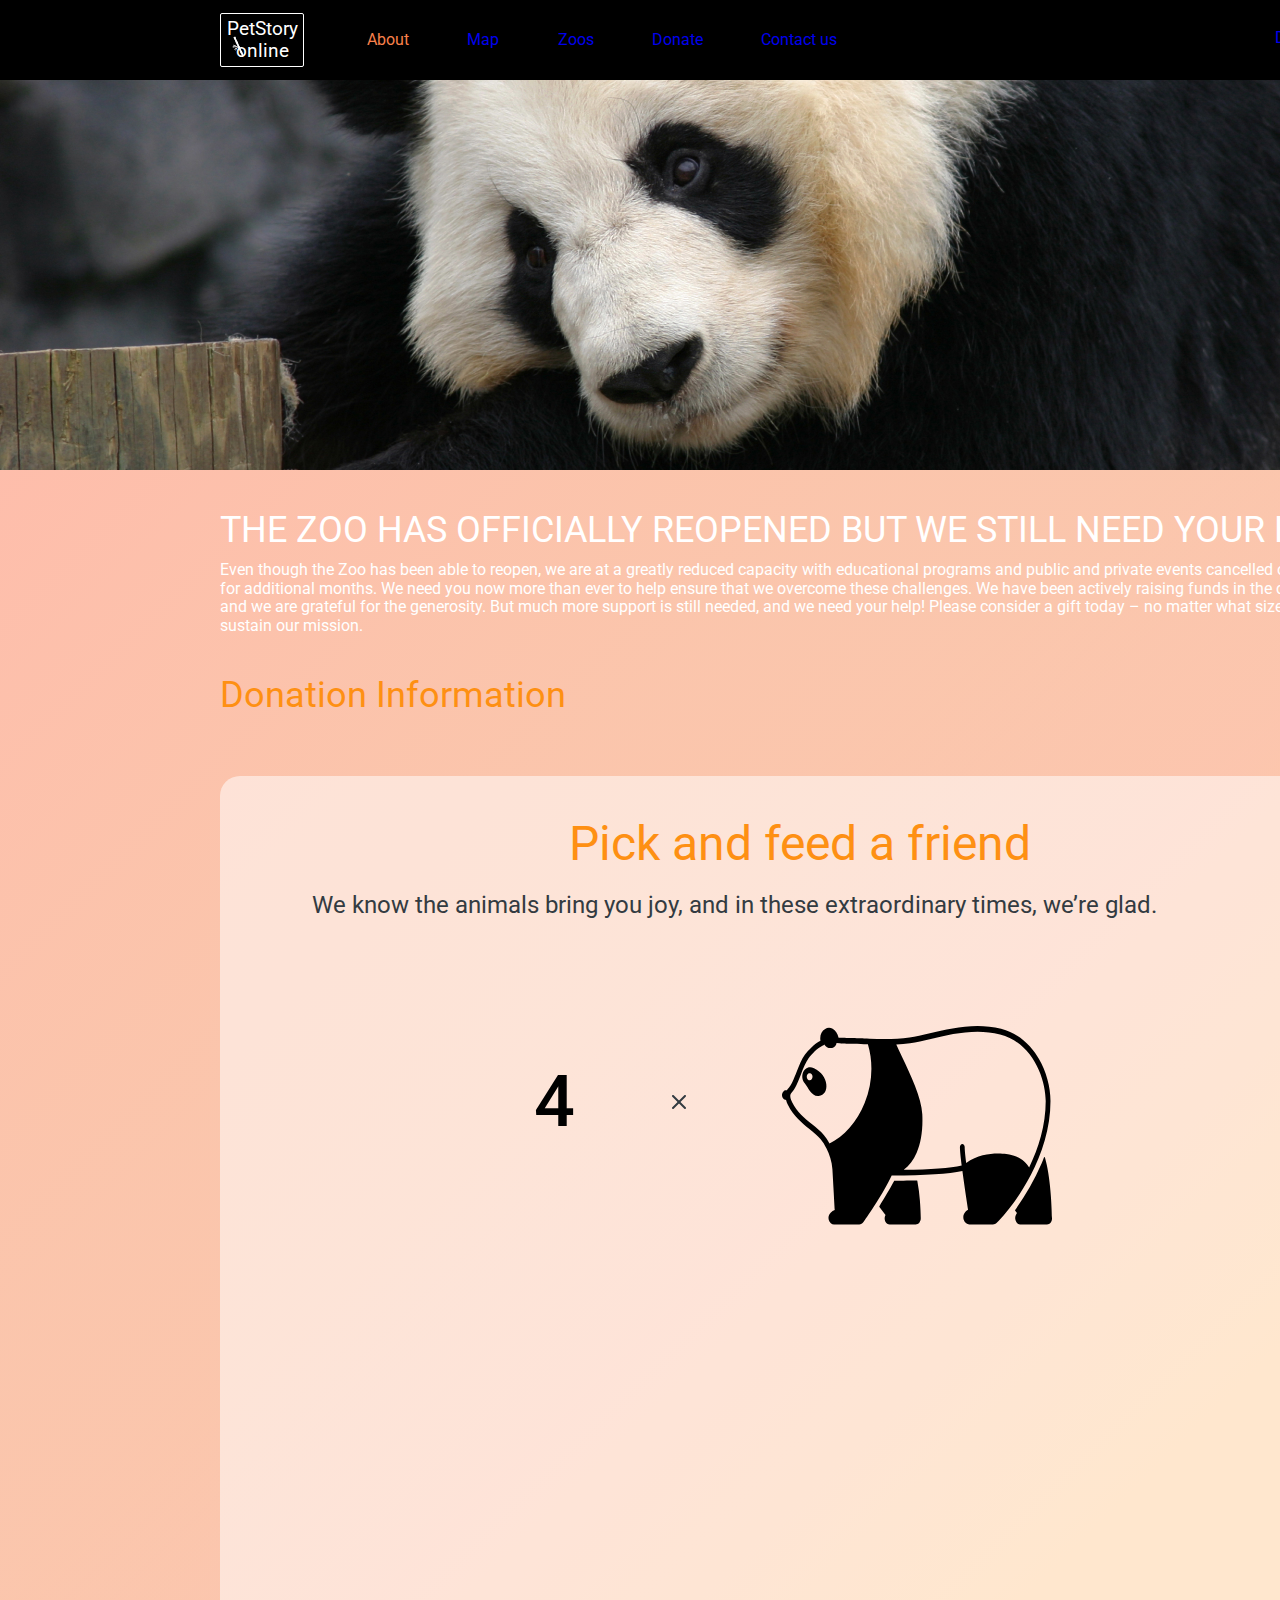
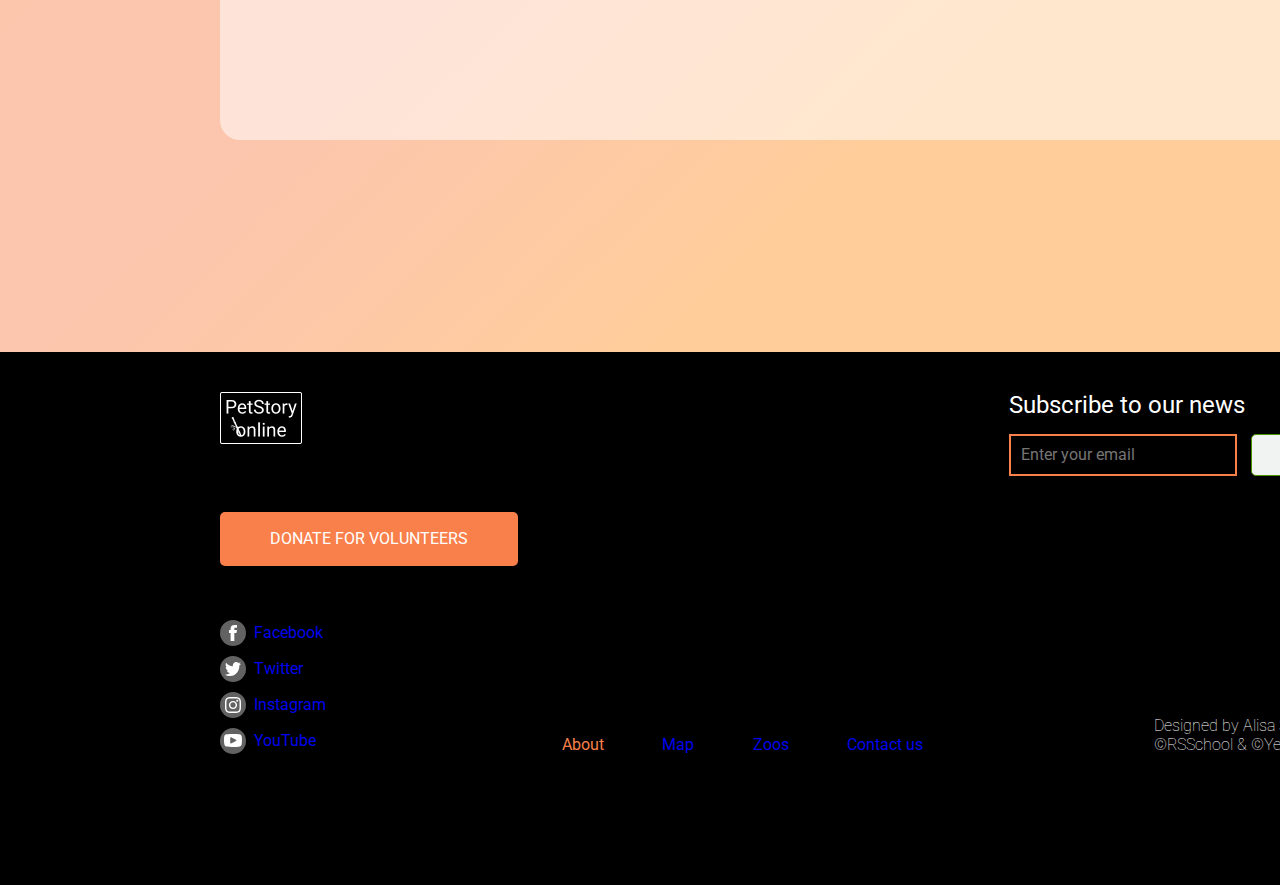
==== pages/donate/index.html @ bc4dd55f "feat: add main block and fix social icons" ====
<!DOCTYPE html>
<html lang="en">
<head>
    <meta charset="UTF-8">
    <meta http-equiv="X-UA-Compatible" content="IE=edge">
    <meta name="viewport" content="width=device-width, initial-scale=1.0">
    <title>Donate</title>
    <link rel="stylesheet" href="style.css">
    <link rel="stylesheet" href="../../assets/styles/normalize.css">
</head>
<body>

    <header>
        <a href="#"><div class="logo">
            <h1>PetStory online</h1> 
            <img class="bamboo-icon" src="../../assets/icons/bamboo.svg" alt="logo with bamboo">
        </div></a>
        <nav class="nav-header">
            <ul class="header-nav-list">
                <li class="highlighted"><a href="../main/index.html" >About</a></li>
                <li><a href="#">Map</a></li>
                <li><a href="#">Zoos</a></li>
                <li><a href="#">Donate</a></li>
                <li><a href="#">Contact us</a></li>
            </ul>
        </nav>
        <a href="https://www.figma.com/file/jfEFwkXVj1WRq7sUHDr8os/PetStory-online"><div class="copyright">Designed by ©</div></a>
    </header>

    <div>
        <img class="panda-panel" src="../../assets/images/panda_bg.jpg" alt="panda">
    </div>

    <main>
        <h2 class="title">THE ZOO HAS OFFICIALLY REOPENED BUT WE STILL NEED YOUR HELP!</h2>
        <p class="description-small">Even though the Zoo has been able to reopen, we are at a greatly reduced capacity with educational programs and public and private events cancelled or postponed for additional months. We need you now more than ever to help ensure that we overcome these challenges. We have been actively raising funds in the community, and we are grateful for the generosity.  But much more support is still needed, and we need your help! Please consider a gift today – no matter what size – to help us sustain our mission.</p>
        <h2 class="title-donation">Donation Information</h2>

        <div class="central-container">
            <h2 class="pick-and-feed-title">Pick and feed a friend</h2>
            <p class="pick-and-feed-subtitle">We know the animals bring you joy, and in these extraordinary times, we’re glad.</p>

            <div class="number-and-animal">
                <div class="number-of-food-days">4</div>
                <div><img src="../../assets/icons/x_icon.svg" alt="X icon"></div>
                <div><img src="../../assets/icons/donation-panda-icon.svg" alt="panda-icon"></div>
            </div>
        </div>
    </main>


    <footer>
        <div class="footer-upper-part">
            <div class="logo-and-button">
                <img class="logo-footer" src="../../assets/images/logo_footer.png" alt="pet story logo">
                <button class="rectangular-button">DONATE FOR VOLUNTEERS</button>
            </div>
            <div class="subscribe-block">
                <div class="subscribe-subtitle">Subscribe to our news</div>
                <div>
                    <input class="subscribe-input" type="email" placeholder="Enter your email">
                    <button class="subscribe-button">Submit</button>
                </div>
            </div>
        </div>

        <div class="footer-lower-part">
            <div class="socials">
                <div class="socials-icon-name-container">
                    <a class="socials-link-container" href="https://www.facebook.com/"><img class="social-icon" src="../../assets/icons/fb-icon.svg" alt="facebook icon">
                    <div class="social-name">Facebook</div></a>
                </div>
                <div class="socials-icon-name-container">
                    <a class="socials-link-container" href="https://twitter.com/"><img class="social-icon" src="../../assets/icons/twitter-icon.svg" alt="twitter icon">
                    <div class="social-name">Twitter</div></a>
                </div>
                <div class="socials-icon-name-container">
                    <a class="socials-link-container" href="https://www.instagram.com/"><img class="social-icon" src="../../assets/icons/instagram-icon.svg" alt="instagram icon">
                    <p class="social-name">Instagram</p></a>
                </div>
                <div class="socials-icon-name-container">
                    <a class="socials-link-container" href="https://www.youtube.com/"><img class="social-icon" src="../../assets/icons/youtube-icon.svg" alt="youtube icon">
                    <p class="social-name">YouTube</p></a>
                </div>
            </div>
            <div class="footer-navigation">
                <nav class="nav-footer">
                    <ul class="footer-nav-list">
                        <li class="highlighted"><a href="../main/index.html">About</a></li>
                        <li><a href="#">Map</a></li>
                        <li><a href="#">Zoos</a></li>
                        <li><a href="#">Contact us</a></li>
                    </ul>
                </nav>
            </div>
            <div class="designed-by">
                <p>Designed by Alisa Samborskaya</p>
                <p>©RSSchool & ©Yem Digital 2021</p>
            </div>
        </div>
    </footer>


    <script src="script.js"></script>
</body>
</html>
---- pages/donate/style.css ----
@import url('https://fonts.googleapis.com/css2?family=Roboto:wght@100;300;400;500&display=swap');

body {
    width: 1600px;
    font-family: Roboto;
}
h1,h2,h3,h4,p {
    margin: 0;
}

img {
    display: block;
}

a {
    text-decoration: none;
}
a:hover {
    text-decoration: none;
}
a:visited {
    text-decoration: none;
    color: white;
}
a:active {
    text-decoration: none;
    color:#F9804B;
}


.highlighted > a{
    color: #F9804B;
}

ul {
    display: block;
    list-style-type: none;
    margin-block-start: 0;
    margin-block-end: 0;
    margin-inline-start: 0px;
    margin-inline-end: 0px;
    padding-inline-start: 0;
}


header {
    background-color: black;
    padding: 0 220px;
    display: flex;
    justify-content: space-between;
    align-items: center;
    color: white;
    height: 80px;

}

.logo {
    width: 82px;
    height: 52px;
    border-radius: 2px;
    border: 1px solid white;
    color: white;
    display: flex;
    align-items: center;
    text-align: center;
    position: relative;
}
.logo > h1 {
    font-weight: 400;
    font-size: 19px;
}

.bamboo-icon {
    position: absolute;
    left: 11px;
    top: 22px;
}

.nav-header {
    margin-left: 63px;
    color: white;
    width: 100%;
}

.header-nav-list {
    display: flex;
    justify-content: space-between;
}

.copyright {
    margin-left: 438px;
    width: 105px;
    height: 22px;
}

.panda-panel {
    height: 390px;
    width: 1600px;
}

main {
    height: 1482px;
    background: linear-gradient(315.75deg, rgba(254, 210, 144, 0.7) 30.06%, #FEBDAB 100.95%, rgba(254, 210, 144, 0.7) 106.36%), linear-gradient(315.75deg, rgba(254, 189, 171, 0.74) 30.06%, rgba(243, 169, 248, 0.66) 50.74%, #E0D8F0 80.49%, #EAF7FE 127.9%, #EAF7FE 149.54%), linear-gradient(315.75deg, rgba(254, 189, 171, 0.74) 30.06%, rgba(243, 169, 248, 0.66) 50.74%, #E0D8F0 80.49%, #EAF7FE 127.9%, #EAF7FE 149.54%);;
    padding: 40px 220px 180px 220px;
    box-sizing: border-box;
}

.title {
    color: white;
    font-size: 36px;
    font-weight: 400;
    margin-bottom: 10px;
}

.description-small {
    color: white;
    font-size: 16px;
    margin-bottom: 40px;
}

.title-donation {
    color: #FE9013;
    font-size: 36px;
    font-weight: 400;
    margin-bottom: 60px;
}


.central-container {
    width: 1160px;
    height: 964px;
    padding: 40px 92px 62px;
    background: rgba(255, 255, 255, 0.52);
    border-radius: 20px;
    box-sizing: border-box;
}

.pick-and-feed-title {
    font-size: 48px;
    color: #FE9013;
    font-weight: 400;
    width: fit-content;
    margin: 0 auto 20px;
}

.pick-and-feed-subtitle {
    color: #333B41;
    font-size: 24px;
    font-weight: 400;
    margin-bottom: 60px;
}

.number-and-animal {
    width: 532px;
    height: 246px;
    display: flex;
    justify-content: space-between;
    align-items: center;
    margin: 0 auto;
}

.number-of-food-days {
    font-size: 72px;
    font-weight: 500;
}


.rectangular-button {
    width: 298px;
    height: 54px;
    border-radius: 5px;
    border: none;
    background-color: #F9804B;
    color: white;
    font-size: 16px;
}
.rectangular-button:hover {
    background-color: #E47209;
}
.rectangular-button:active {
    background-color: #4B9200;
}


.footer-nav-list {
    display: flex;
    justify-content: space-between;
}


footer {
    height: 443px;
    padding: 40px 220px 50px 220px;
    background-color: black;
}

.footer-upper-part {
    display: flex;
    justify-content: space-between;
    margin-bottom: 44px;
}

.logo-and-button {
    display: flex;
    flex-direction: column;
}

.subscribe-subtitle {
    color: white;
    font-size: 24px;
    margin-bottom: 14px;
}

.subscribe-input {
    width: 228px;
    height: 42px;
    background-color: black;
    border: 2px solid #F9804B;
    margin-right: 10px;
    font-size: 16px;
    padding: 10px;
    box-sizing: border-box;
}

.subscribe-button {
    width: 129px;
    height: 42px;
    color: #4B9200;
    font-size: 16px;
    border-radius: 5px;
    border: 1px solid #4B9200;
    background-color: #F1F3F2;
}

.footer-lower-part {
    display: flex;
    justify-content: space-between;
    align-items: flex-end;
}

.socials {
    display: flex;
    flex-direction: column;
}
.social-icon {
    width: 26px;
    height: 26px;
    display: inline;
}

.socials-icon-name-container {
    display: flex;
    width: 111px;
    color: white;
    font-size: 16px;
    margin-top: 10px;
    align-items: center;
}
.socials-link-container {
    display: flex;
    align-items: center;
}

.social-icon {
    display: inline;
}

.social-name {
    display: inline;
    margin-left: 8px;
}

.nav-footer {
    width: 362px;
    color:white;
}

.designed-by {
    color: white;
    font-weight: 100;
    font-size: 16px;
}

.logo-footer {
    width: 82px;
    height: 52px;
    margin-bottom: 68px;
}
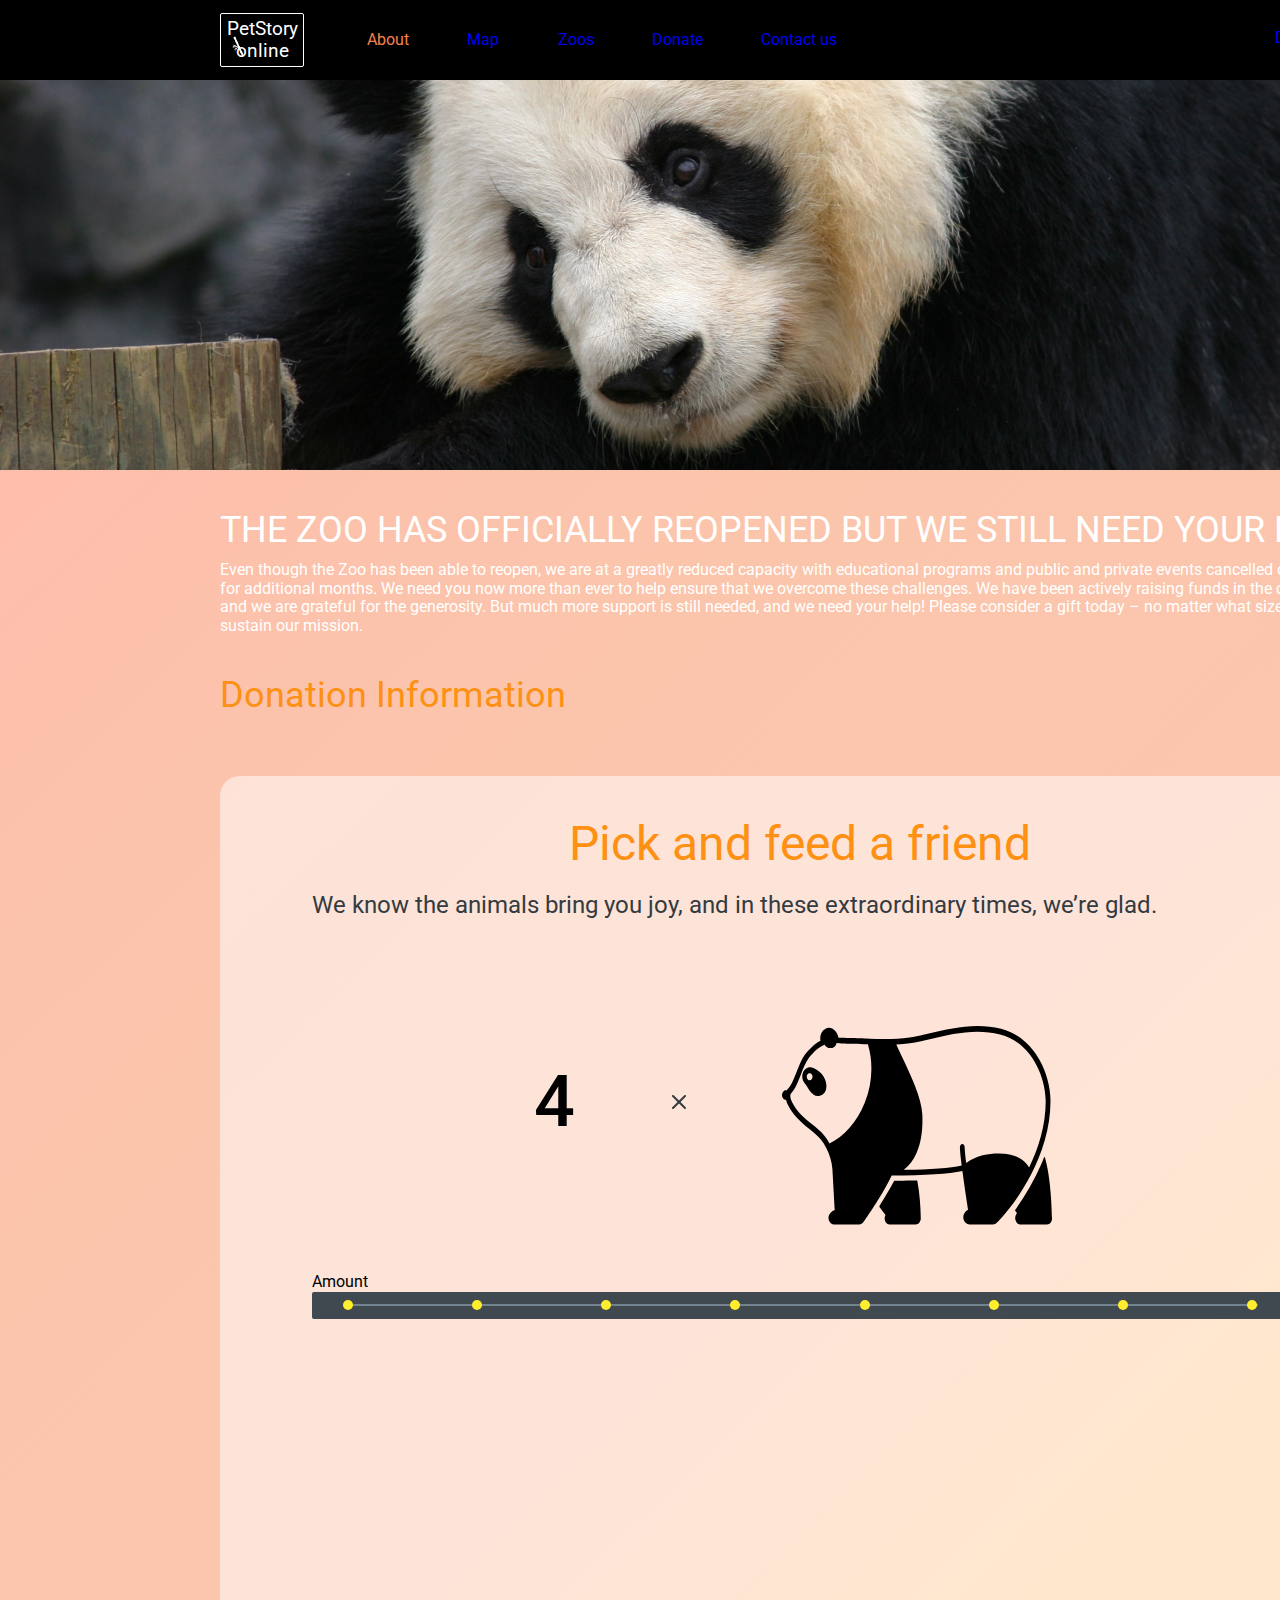
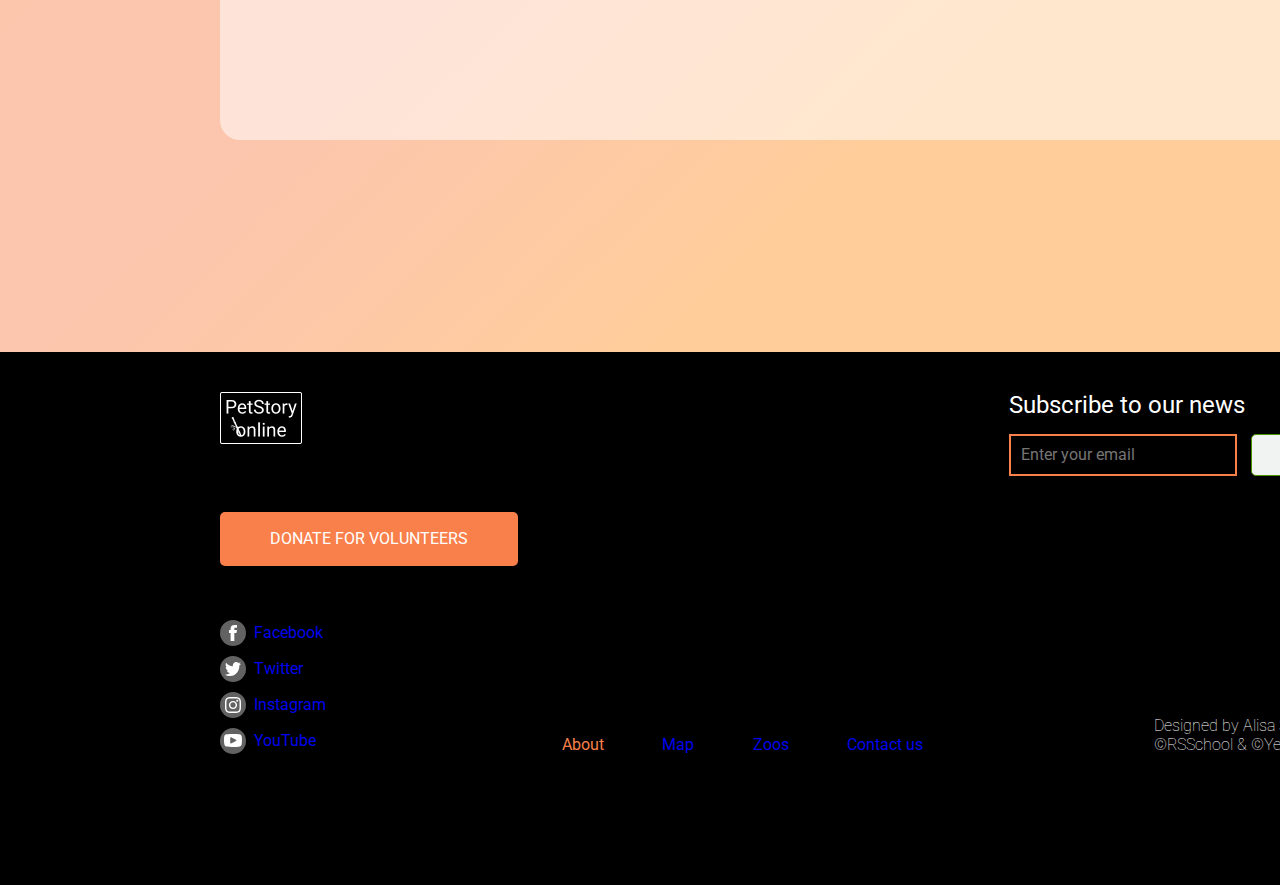
==== commit 677470b6: "feat: payment bar add" ====
--- a/pages/donate/index.html
+++ b/pages/donate/index.html
@@ -44,6 +44,20 @@
                 <div class="number-of-food-days">4</div>
                 <div><img src="../../assets/icons/x_icon.svg" alt="X icon"></div>
                 <div><img src="../../assets/icons/donation-panda-icon.svg" alt="panda-icon"></div>
+            </div>
+
+            <p>Amount</p>
+            <div class="amount-bar">
+                <div class="amount-bar-inner">
+                    <div class="yellow-dot"></div>
+                    <div class="yellow-dot"></div>
+                    <div class="yellow-dot"></div>
+                    <div class="yellow-dot"></div>
+                    <div class="yellow-dot"></div>
+                    <div class="yellow-dot"></div>
+                    <div class="yellow-dot"></div>
+                    <div class="yellow-dot"></div>
+                </div>
             </div>
         </div>
     </main>
--- a/pages/donate/style.css
+++ b/pages/donate/style.css
@@ -156,13 +156,42 @@
     display: flex;
     justify-content: space-between;
     align-items: center;
-    margin: 0 auto;
+    margin: 0 auto 48px;
 }
 
 .number-of-food-days {
     font-size: 72px;
     font-weight: 500;
 }
+
+.amount-bar {
+    width: 976px;
+    height: 27px;
+    background-color: #404950;
+    border-radius: 2px;
+    display: flex;
+    justify-content: center;
+    align-items: center;
+}
+
+.amount-bar-inner {
+    width: 915px;
+    height: 2px;
+    background-color: #72828E;
+    overflow: visible;
+    display: flex;
+    justify-content: space-between;
+    align-items: center;
+
+}
+
+.yellow-dot {
+    background-color: #FFEE2E;
+    border-radius: 50%;
+    width: 10px;
+    height: 10px;
+}
+
 
 
 .rectangular-button {
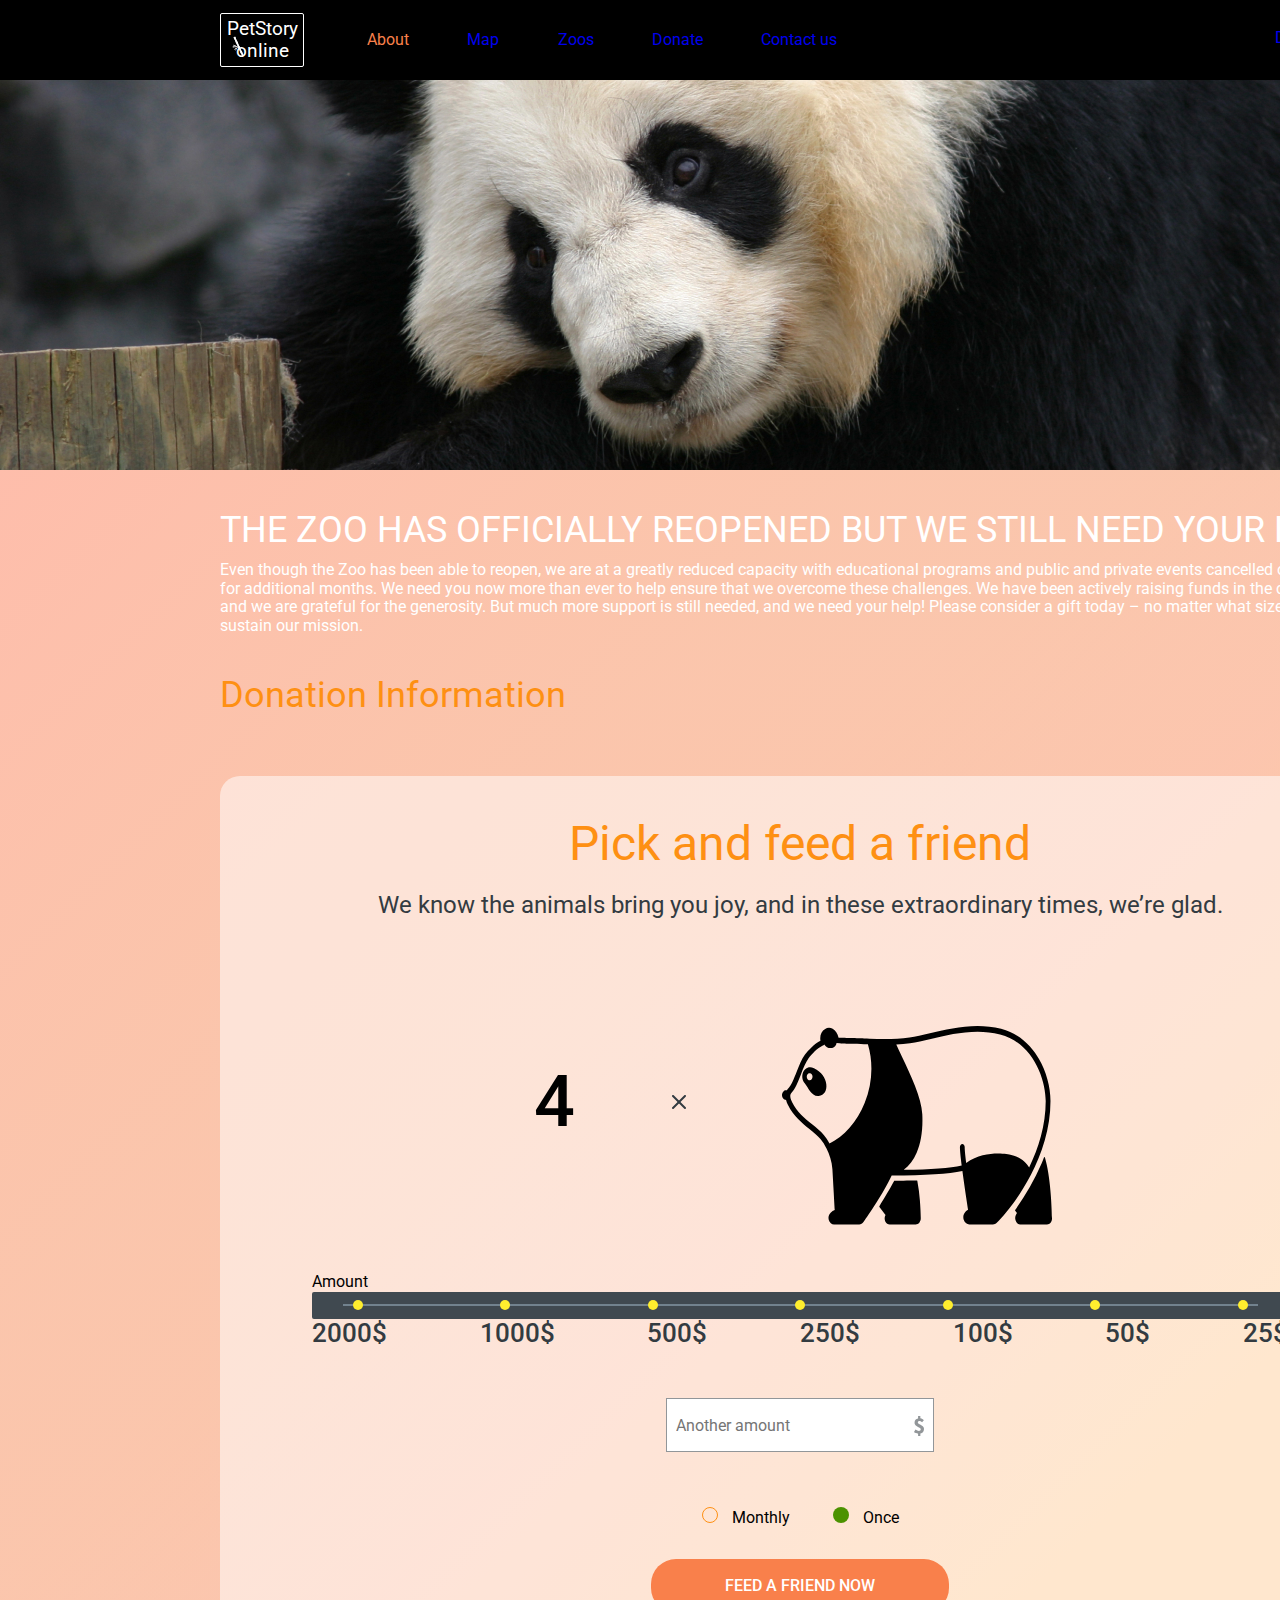
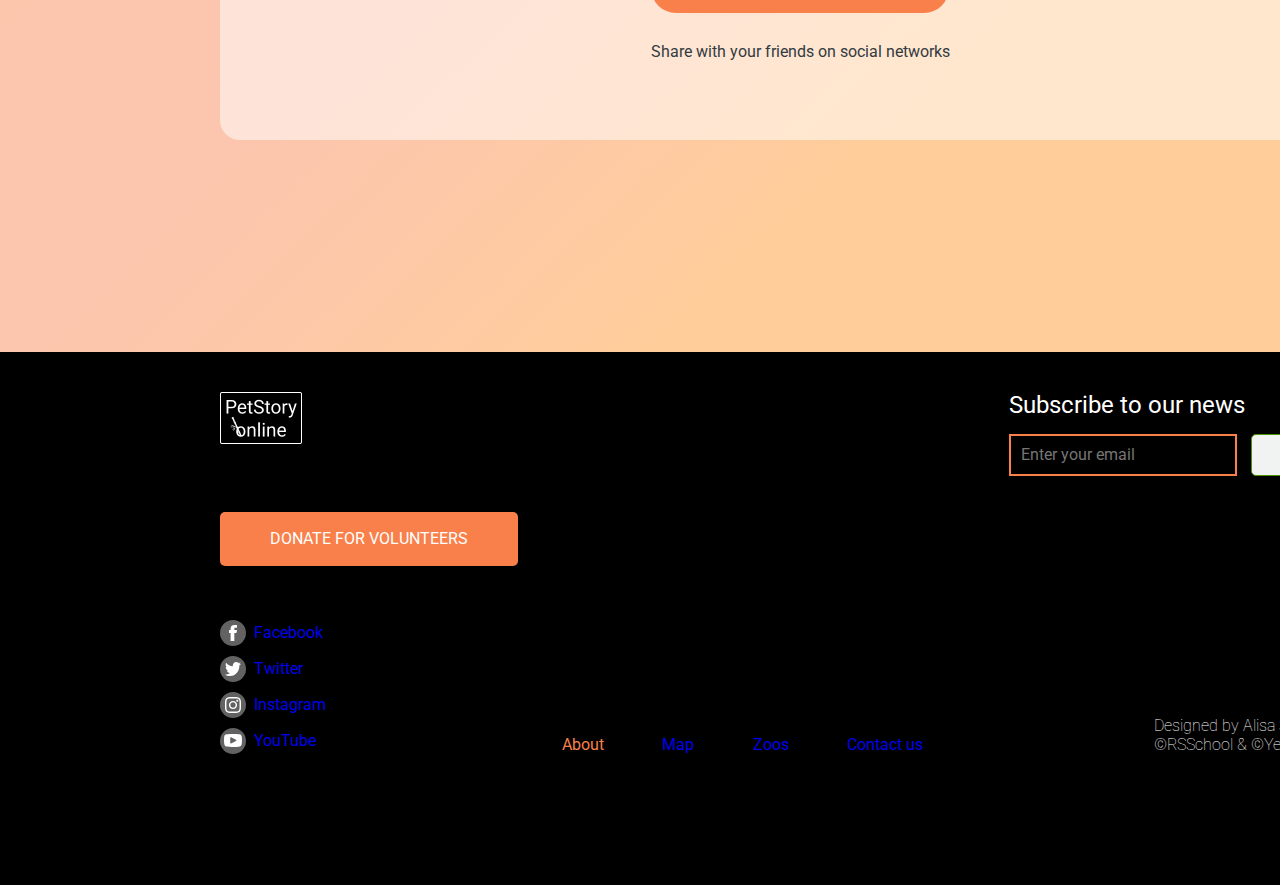
==== commit 3c80a9ec: "feat: add radio buttons for payment" ====
--- a/pages/donate/index.html
+++ b/pages/donate/index.html
@@ -46,19 +46,34 @@
                 <div><img src="../../assets/icons/donation-panda-icon.svg" alt="panda-icon"></div>
             </div>
 
-            <p>Amount</p>
+            <div class="amount-title">Amount</div>
             <div class="amount-bar">
                 <div class="amount-bar-inner">
-                    <div class="yellow-dot"></div>
-                    <div class="yellow-dot"></div>
-                    <div class="yellow-dot"></div>
-                    <div class="yellow-dot"></div>
-                    <div class="yellow-dot"></div>
-                    <div class="yellow-dot"></div>
-                    <div class="yellow-dot"></div>
-                    <div class="yellow-dot"></div>
+                   <div class="yellow-dot-container"> <div class="yellow-dot"></div></div>
+                   <div class="yellow-dot-container"> <div class="yellow-dot"></div></div>
+                   <div class="yellow-dot-container"> <div class="yellow-dot"></div></div>
+                   <div class="yellow-dot-container"> <div class="yellow-dot"></div></div>
+                   <div class="yellow-dot-container"> <div class="yellow-dot"></div></div>
+                   <div class="yellow-dot-container"> <div class="yellow-dot"></div></div>
+                   <div class="yellow-dot-container"> <div class="yellow-dot"></div></div>
                 </div>
             </div>
+            <div class="money-values">
+                <div class="money-value">2000$</div>
+                <div class="money-value">1000$</div>
+                <div class="money-value">500$</div>
+                <div class="money-value">250$</div>
+                <div class="money-value">100$</div>
+                <div class="money-value">50$</div>
+                <div class="money-value">25$</div>
+            </div>
+            <div class="money-input"><input type="number" class="money-input" placeholder="Another amount" max="9999"><div class="dollar-icon"><img src="../../assets/icons/dollar-sign.svg"></div></div>
+            <div class="payment-type">
+                <div><input type="radio" value="monthly" name="payment-type" class="radio-input"> <label for="monthly">Monthly</label></div>
+                <div><input type="radio" value="once" name="payment-type" checked class="radio-input"> <label for="once">Once</label></div>
+            </div>
+            <button class="standard-button">FEED A FRIEND NOW</button>
+            <p class="share-on-socials">Share with your friends on social networks </p>
         </div>
     </main>
 
--- a/pages/donate/style.css
+++ b/pages/donate/style.css
@@ -27,6 +27,25 @@
     color:#F9804B;
 }
 
+.standard-button {
+    cursor: pointer;
+    background-color: #F9804B;
+    border: none;
+    border-radius: 25px;
+    color: white;
+    font-size: 16px;
+    font-weight: 500;
+    width: 298px;
+    height: 54px;
+}
+
+.standard-button:hover {
+    background-color: #E47209;
+}
+
+.standard-button:active {
+    background-color: #4B9200;
+}
 
 .highlighted > a{
     color: #F9804B;
@@ -133,6 +152,9 @@
     background: rgba(255, 255, 255, 0.52);
     border-radius: 20px;
     box-sizing: border-box;
+    display: flex;
+    flex-direction: column;
+    align-items: center;
 }
 
 .pick-and-feed-title {
@@ -164,6 +186,9 @@
     font-weight: 500;
 }
 
+.amount-title {
+    width: 100%;
+}
 .amount-bar {
     width: 976px;
     height: 27px;
@@ -185,14 +210,94 @@
 
 }
 
+
+.yellow-dot-container {
+    width: 30px;
+    height: 30px;
+    cursor: pointer;
+    display: flex;
+    justify-content: center;
+    align-items: center;
+}
+
 .yellow-dot {
     background-color: #FFEE2E;
     border-radius: 50%;
     width: 10px;
     height: 10px;
 }
-
-
+.money-values {
+    width: 100%;
+    display: flex;
+    justify-content: space-between;
+}
+
+.money-value {
+    color: #333B41;
+    font-size: 26px;
+    font-weight: 500;
+}
+
+.money-input {
+    width: 268px;
+    height: 54px;
+    font-size: 16px;
+    box-sizing: border-box;
+    margin: 50px auto 25px;
+    position: relative;
+
+}
+
+.money-input > input {
+    padding: 16px 9px;
+    margin: 0;
+    border: 1px solid #929699;
+}
+.dollar-icon {
+    position: absolute;
+    width: 10px;
+    height: 20px;
+    right: 10px;
+    top: 18px;
+}
+
+
+input::-webkit-outer-spin-button,
+input::-webkit-inner-spin-button {
+  -webkit-appearance: none;
+  margin: 0;
+}
+
+.payment-type {
+    width: 197px;
+    height: 22px;
+    display: flex;
+    justify-content: space-between;
+    margin: 30px auto;
+}
+
+input {
+    appearance: none;
+}
+
+.radio-input {
+    width: 16px;
+    height: 16px;
+    border: 1px solid #FE9013;
+    border-radius: 50%;
+    margin-right: 10px;
+}
+
+.radio-input:checked {
+    background-color: #4B9200;
+    border: none;
+}
+
+.share-on-socials {
+    font-size: 16px;
+    color: #333B41;
+    margin-top: 30px;
+}
 
 .rectangular-button {
     width: 298px;
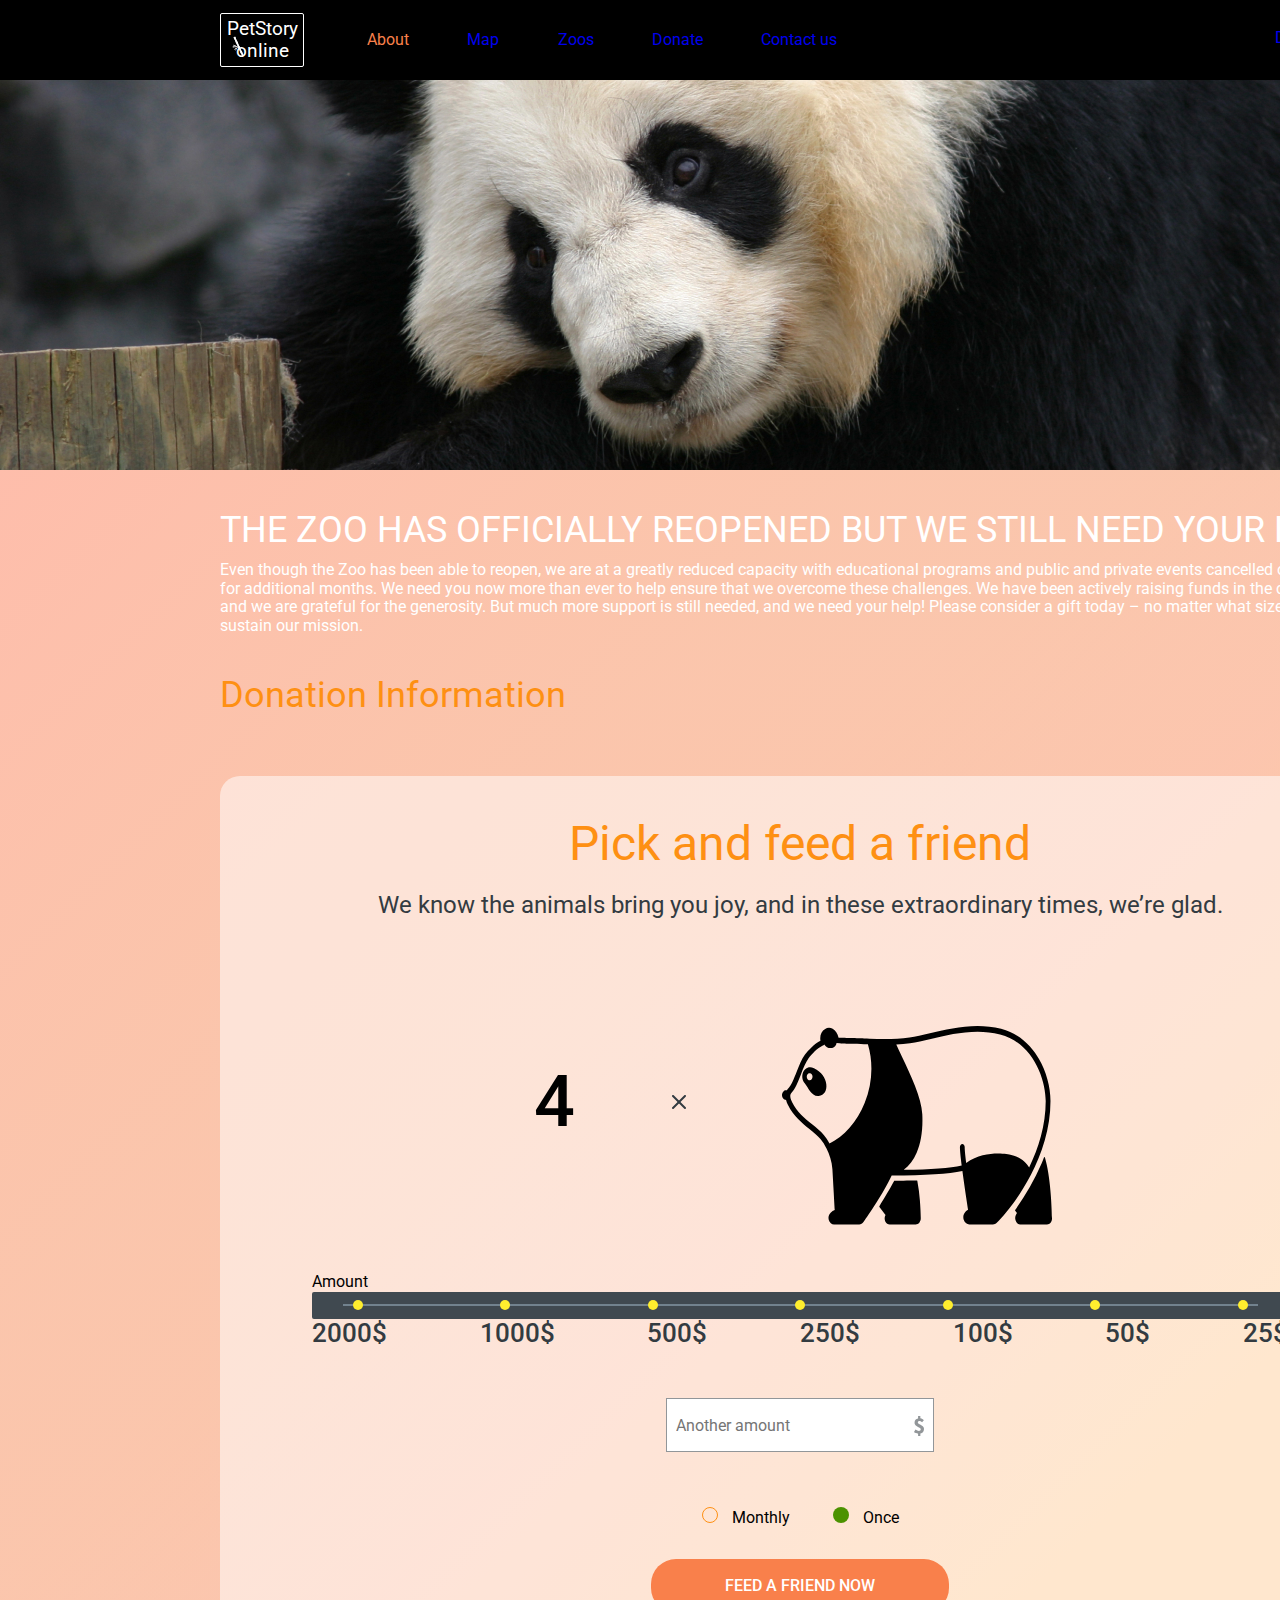
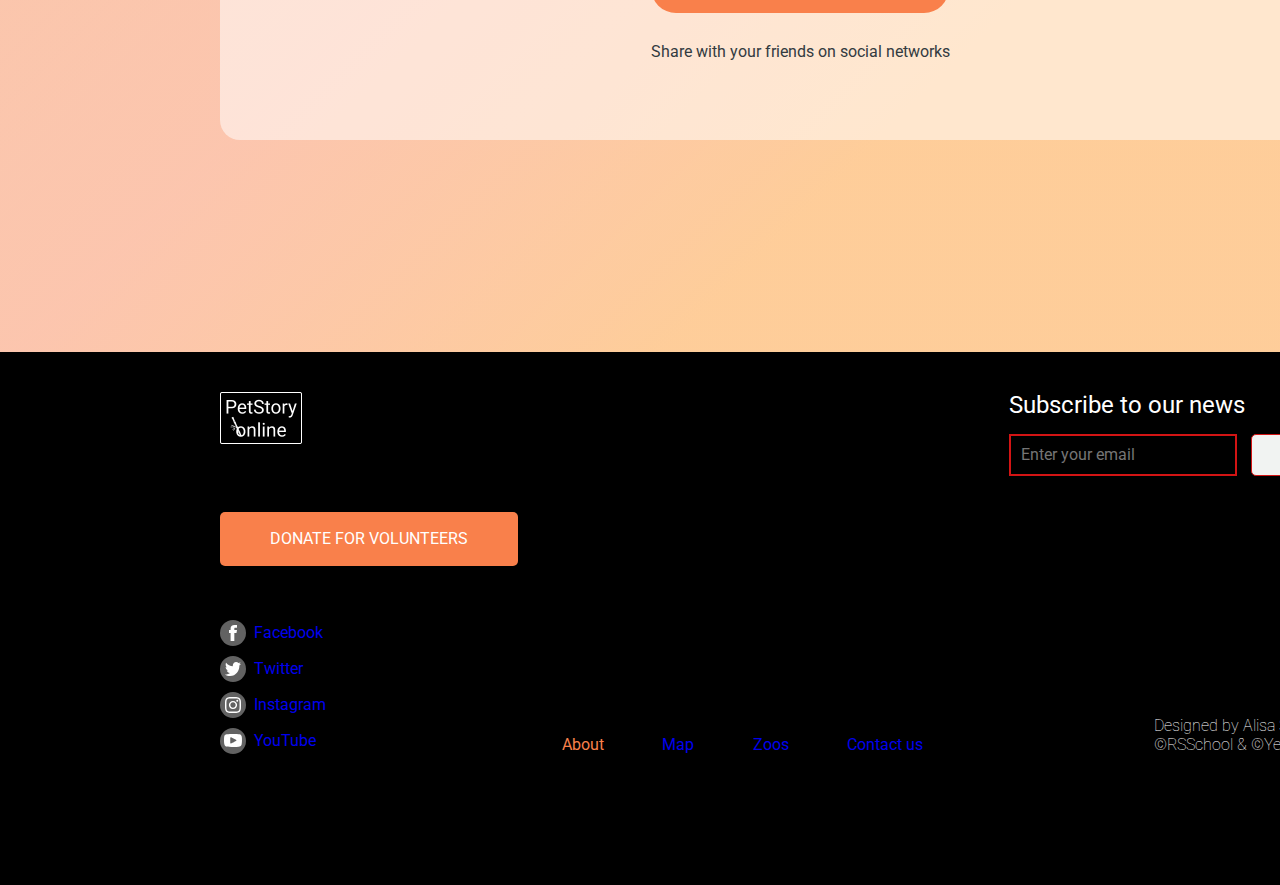
==== commit 4b4d6dfb: "feat: add changing of button according to email validation" ====
--- a/pages/donate/index.html
+++ b/pages/donate/index.html
@@ -11,7 +11,7 @@
 <body>
 
     <header>
-        <a href="#"><div class="logo">
+        <a href="../main/index.html"><div class="logo">
             <h1>PetStory online</h1> 
             <img class="bamboo-icon" src="../../assets/icons/bamboo.svg" alt="logo with bamboo">
         </div></a>
@@ -81,13 +81,13 @@
     <footer>
         <div class="footer-upper-part">
             <div class="logo-and-button">
-                <img class="logo-footer" src="../../assets/images/logo_footer.png" alt="pet story logo">
+                <div class="logo-footer"><a href="../main/index.html"><img src="../../assets/images/logo_footer.png" alt="pet story logo"></a></div>
                 <button class="rectangular-button">DONATE FOR VOLUNTEERS</button>
             </div>
             <div class="subscribe-block">
                 <div class="subscribe-subtitle">Subscribe to our news</div>
                 <div>
-                    <input class="subscribe-input" type="email" placeholder="Enter your email">
+                    <input class="subscribe-input" type="email" required placeholder="Enter your email">
                     <button class="subscribe-button">Submit</button>
                 </div>
             </div>
--- a/pages/donate/style.css
+++ b/pages/donate/style.css
@@ -345,7 +345,7 @@
     margin-bottom: 14px;
 }
 
-.subscribe-input {
+.subscribe-input:valid {
     width: 228px;
     height: 42px;
     background-color: black;
@@ -354,17 +354,36 @@
     font-size: 16px;
     padding: 10px;
     box-sizing: border-box;
+    color: white;
+}
+.subscribe-input:invalid {
+    width: 228px;
+    height: 42px;
+    background-color: black;
+    margin-right: 10px;
+    font-size: 16px;
+    padding: 10px;
+    box-sizing: border-box;
+    border: 2px solid #D31414;  
+    color: white;
+}
+
+.subscribe-input:invalid + .subscribe-button {
+    color: #D31414;
+    border: 1px solid #D31414;
 }
 
 .subscribe-button {
     width: 129px;
     height: 42px;
-    color: #4B9200;
+    color: #333B41;
     font-size: 16px;
     border-radius: 5px;
-    border: 1px solid #4B9200;
+    border: 1px solid #333B41;
     background-color: #F1F3F2;
-}
+    cursor: pointer;
+}
+
 
 .footer-lower-part {
     display: flex;
@@ -419,4 +438,9 @@
     width: 82px;
     height: 52px;
     margin-bottom: 68px;
+}
+
+.logo-footer img {
+    width: 82px;
+    height: 52px;
 }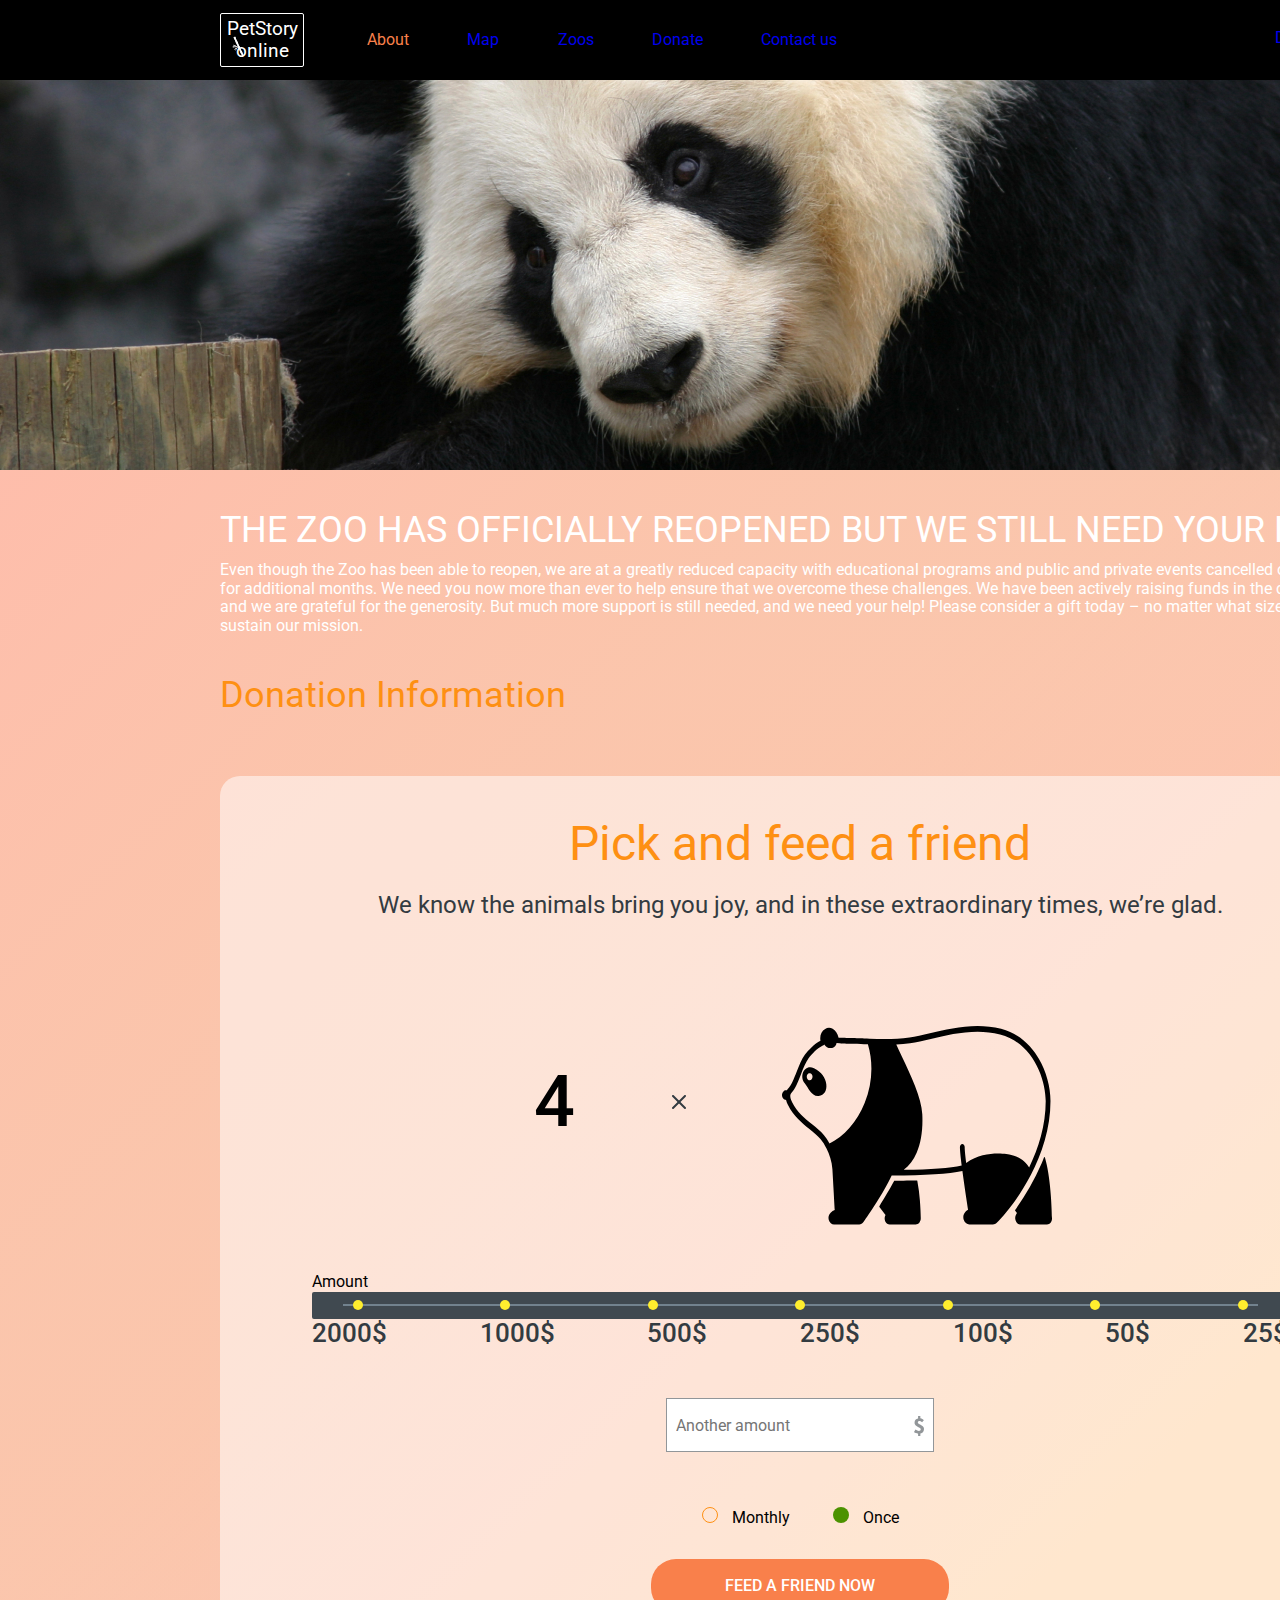
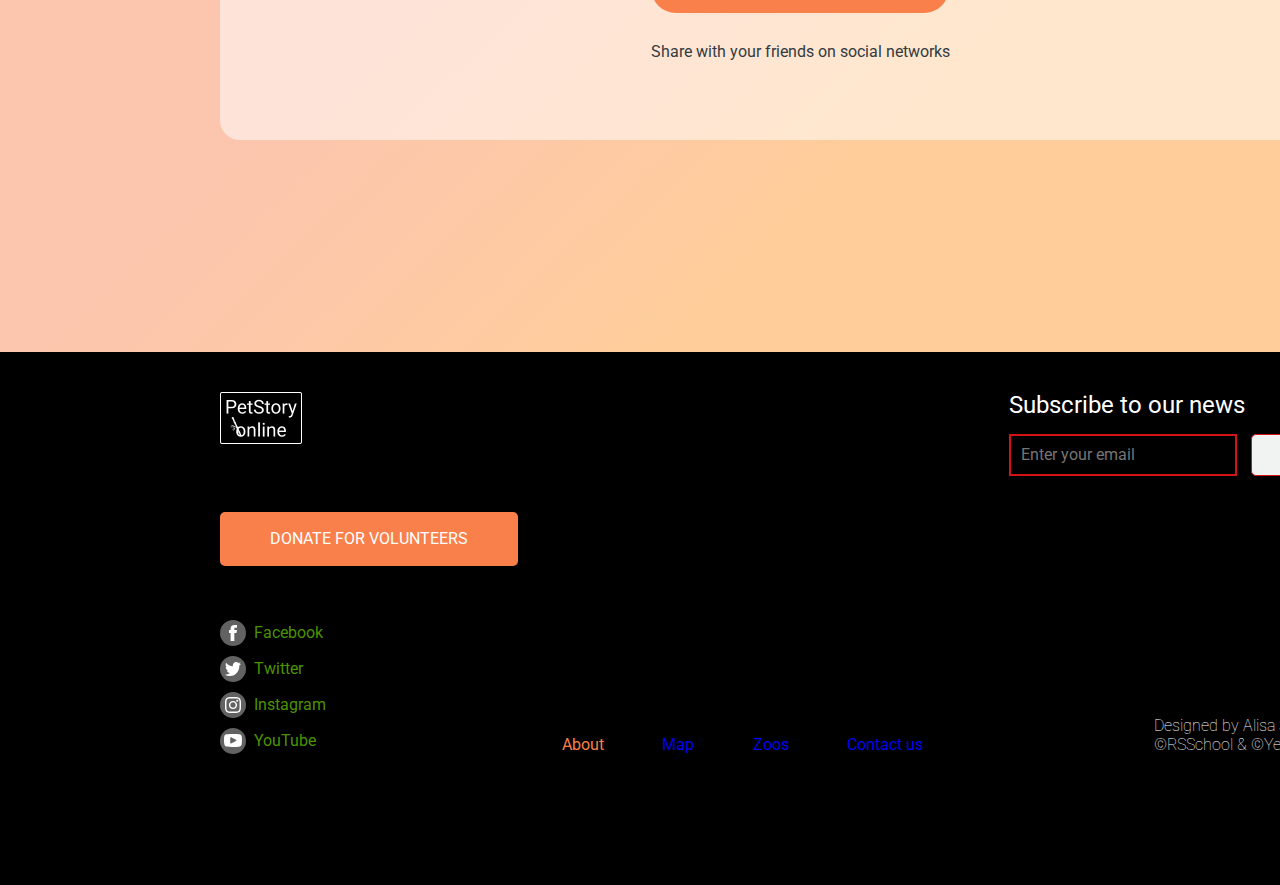
==== commit f5126a40: "fix: add missing links" ====
--- a/pages/donate/index.html
+++ b/pages/donate/index.html
@@ -82,7 +82,7 @@
         <div class="footer-upper-part">
             <div class="logo-and-button">
                 <div class="logo-footer"><a href="../main/index.html"><img src="../../assets/images/logo_footer.png" alt="pet story logo"></a></div>
-                <button class="rectangular-button">DONATE FOR VOLUNTEERS</button>
+                <a href="../donate/index.html"><button class="rectangular-button">DONATE FOR VOLUNTEERS</button></a>
             </div>
             <div class="subscribe-block">
                 <div class="subscribe-subtitle">Subscribe to our news</div>
--- a/pages/donate/style.css
+++ b/pages/donate/style.css
@@ -413,6 +413,9 @@
     display: flex;
     align-items: center;
 }
+.socials-link-container, a:active {
+    color: #4B9200;
+}
 
 .social-icon {
     display: inline;
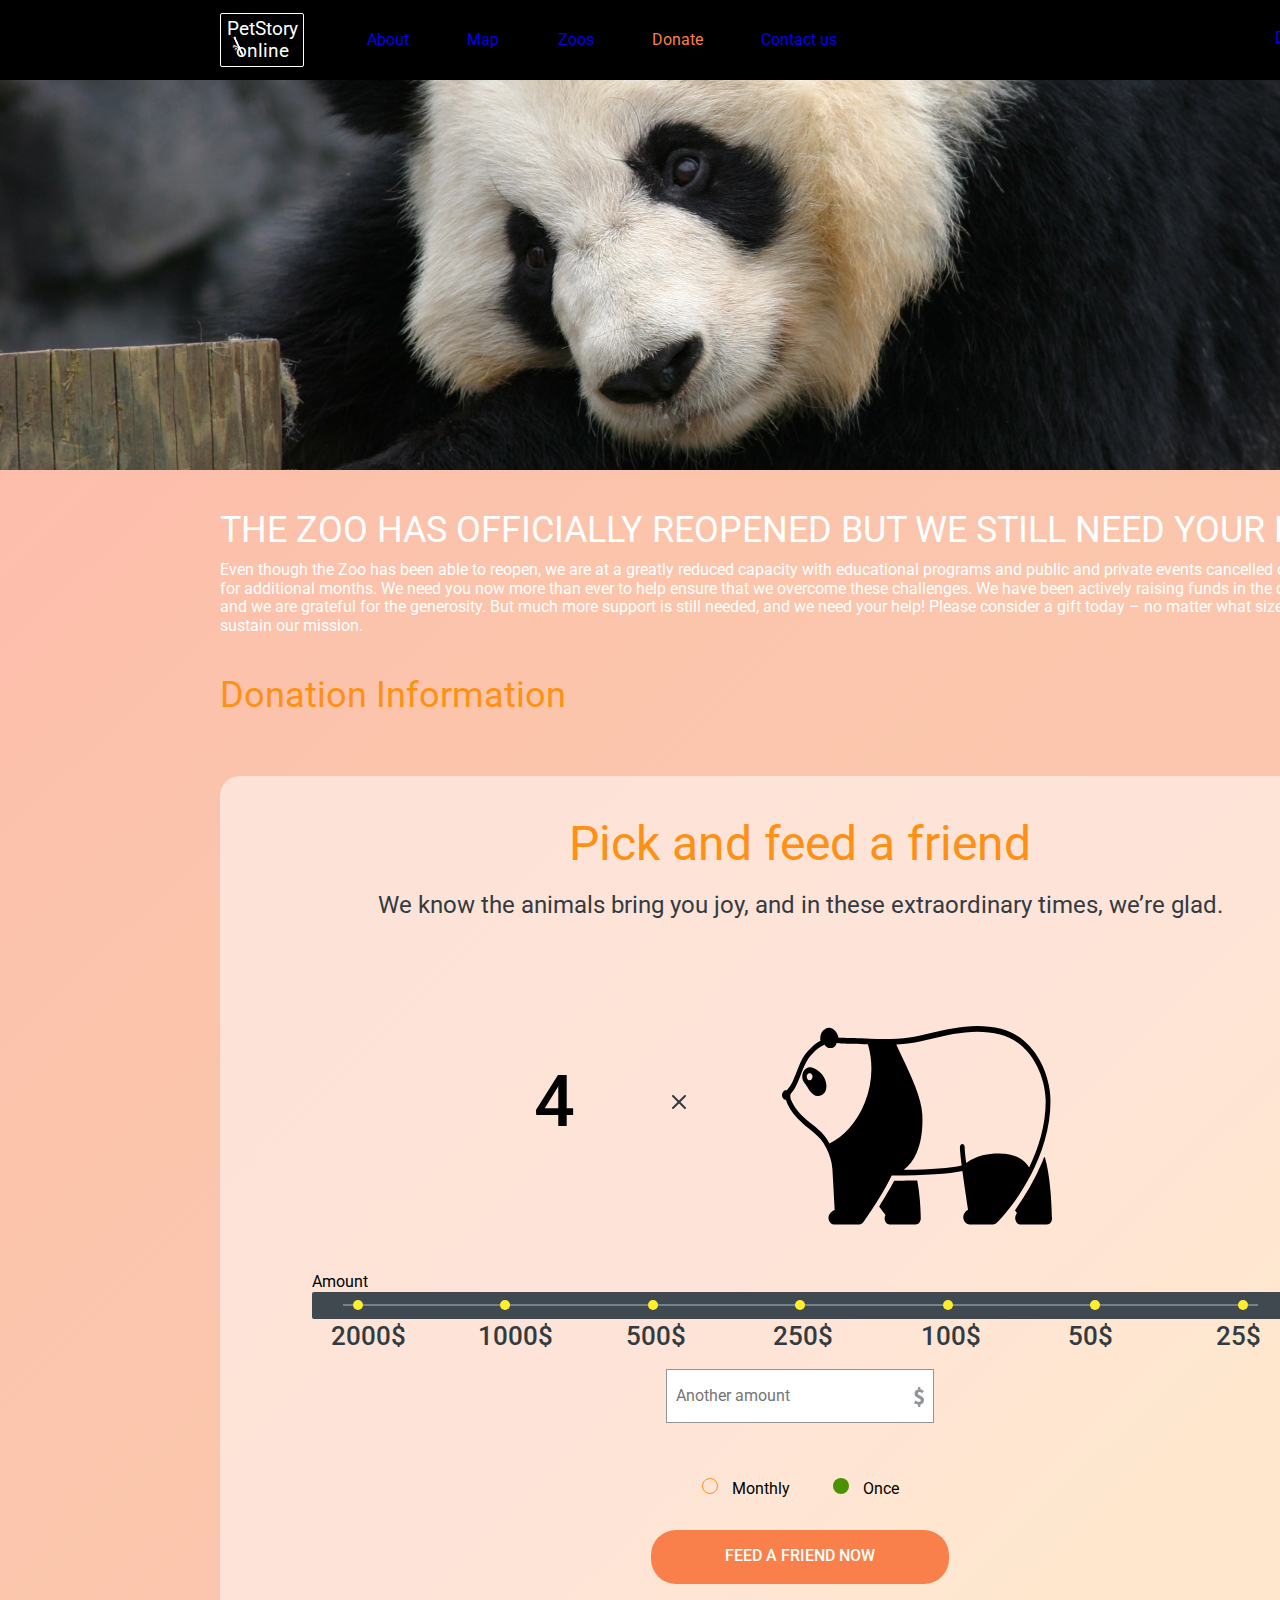
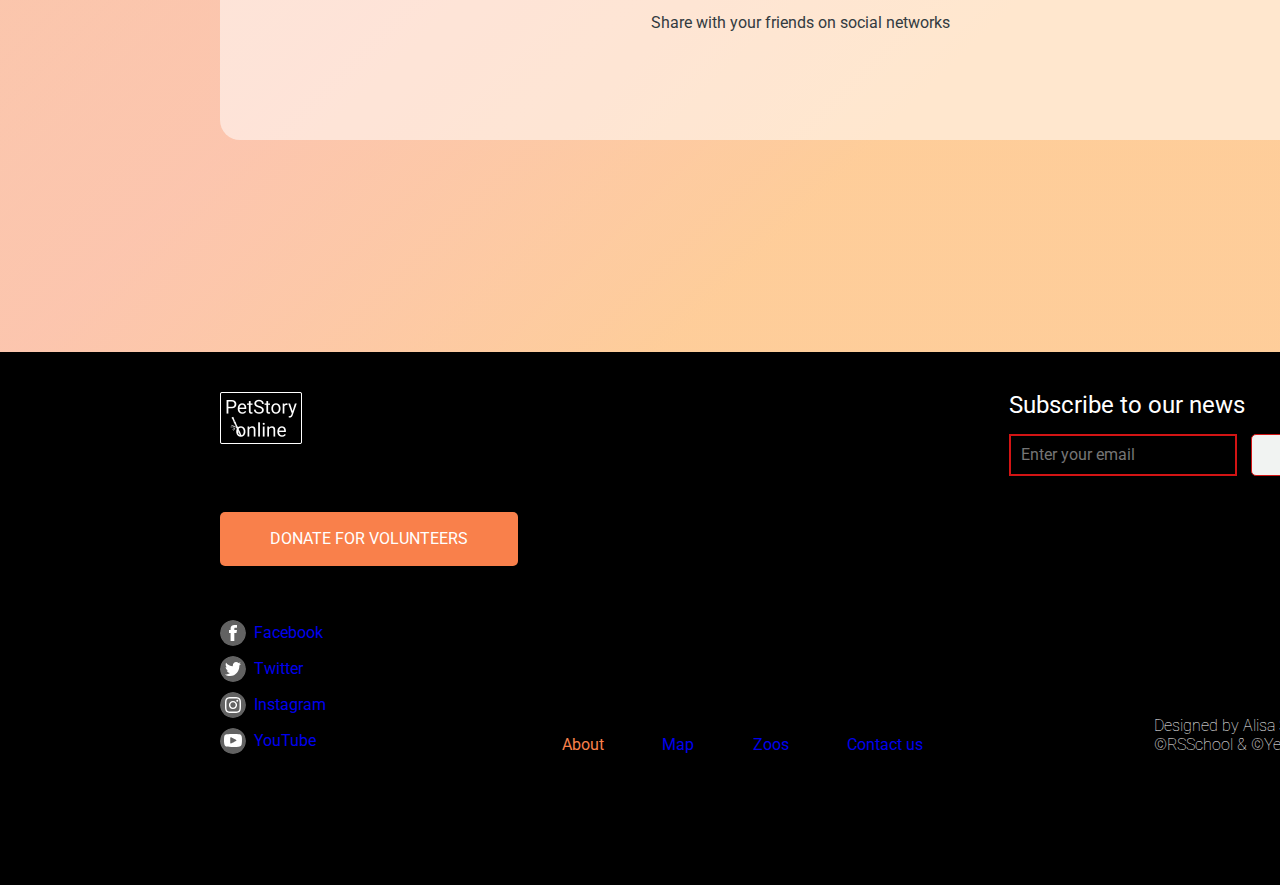
==== commit 198266e9: "fix: links color fix" ====
--- a/pages/donate/index.html
+++ b/pages/donate/index.html
@@ -17,10 +17,10 @@
         </div></a>
         <nav class="nav-header">
             <ul class="header-nav-list">
-                <li class="highlighted"><a href="../main/index.html" >About</a></li>
+                <li><a href="../main/index.html" >About</a></li>
                 <li><a href="#">Map</a></li>
                 <li><a href="#">Zoos</a></li>
-                <li><a href="#">Donate</a></li>
+                <li class="highlighted"><a href="#">Donate</a></li>
                 <li><a href="#">Contact us</a></li>
             </ul>
         </nav>
@@ -49,23 +49,23 @@
             <div class="amount-title">Amount</div>
             <div class="amount-bar">
                 <div class="amount-bar-inner">
-                   <div class="yellow-dot-container"> <div class="yellow-dot"></div></div>
-                   <div class="yellow-dot-container"> <div class="yellow-dot"></div></div>
-                   <div class="yellow-dot-container"> <div class="yellow-dot"></div></div>
-                   <div class="yellow-dot-container"> <div class="yellow-dot"></div></div>
-                   <div class="yellow-dot-container"> <div class="yellow-dot"></div></div>
-                   <div class="yellow-dot-container"> <div class="yellow-dot"></div></div>
-                   <div class="yellow-dot-container"> <div class="yellow-dot"></div></div>
+                   <div class="yellow-dot-container"> <div class="yellow-dot"><div class="money-value">2000$</div></div></div>
+                   <div class="yellow-dot-container"> <div class="yellow-dot"><div class="money-value">1000$</div></div></div>
+                   <div class="yellow-dot-container"> <div class="yellow-dot"><div class="money-value">500$</div></div></div>
+                   <div class="yellow-dot-container"> <div class="yellow-dot"><div class="money-value">250$</div></div></div>
+                   <div class="yellow-dot-container"> <div class="yellow-dot"><div class="money-value">100$</div></div></div>
+                   <div class="yellow-dot-container"> <div class="yellow-dot"><div class="money-value">50$</div></div></div>
+                   <div class="yellow-dot-container"> <div class="yellow-dot"><div class="money-value">25$</div></div></div>
                 </div>
             </div>
             <div class="money-values">
-                <div class="money-value">2000$</div>
-                <div class="money-value">1000$</div>
-                <div class="money-value">500$</div>
+                <!-- <div class="money-value">2000$</div> -->
+                
+                <!-- <div class="money-value">500$</div>
                 <div class="money-value">250$</div>
                 <div class="money-value">100$</div>
                 <div class="money-value">50$</div>
-                <div class="money-value">25$</div>
+                <div class="money-value">25$</div> -->
             </div>
             <div class="money-input"><input type="number" class="money-input" placeholder="Another amount" max="9999"><div class="dollar-icon"><img src="../../assets/icons/dollar-sign.svg"></div></div>
             <div class="payment-type">
--- a/pages/donate/style.css
+++ b/pages/donate/style.css
@@ -15,12 +15,13 @@
 a {
     text-decoration: none;
 }
+a:visited {
+    text-decoration: none;
+    color: white;
+}
 a:hover {
     text-decoration: none;
-}
-a:visited {
-    text-decoration: none;
-    color: white;
+    color: #F9804B;
 }
 a:active {
     text-decoration: none;
@@ -225,7 +226,17 @@
     border-radius: 50%;
     width: 10px;
     height: 10px;
-}
+    position: relative;
+}
+
+.yellow-dot-container:hover > .yellow-dot{
+    background-color: #FE9013;
+}
+
+.yellow-dot-container:hover > .yellow-dot > .money-value {
+    color: #FE9013;
+}
+
 .money-values {
     width: 100%;
     display: flex;
@@ -236,6 +247,9 @@
     color: #333B41;
     font-size: 26px;
     font-weight: 500;
+    position: absolute;
+    top: 22px;
+    left: -22px;
 }
 
 .money-input {
@@ -399,6 +413,10 @@
     width: 26px;
     height: 26px;
     display: inline;
+    border-radius: 50%;
+}
+.social-icon:hover {
+    background-color: #4B9200;
 }
 
 .socials-icon-name-container {
@@ -413,12 +431,8 @@
     display: flex;
     align-items: center;
 }
-.socials-link-container, a:active {
+.socials-link-container:hover {
     color: #4B9200;
-}
-
-.social-icon {
-    display: inline;
 }
 
 .social-name {
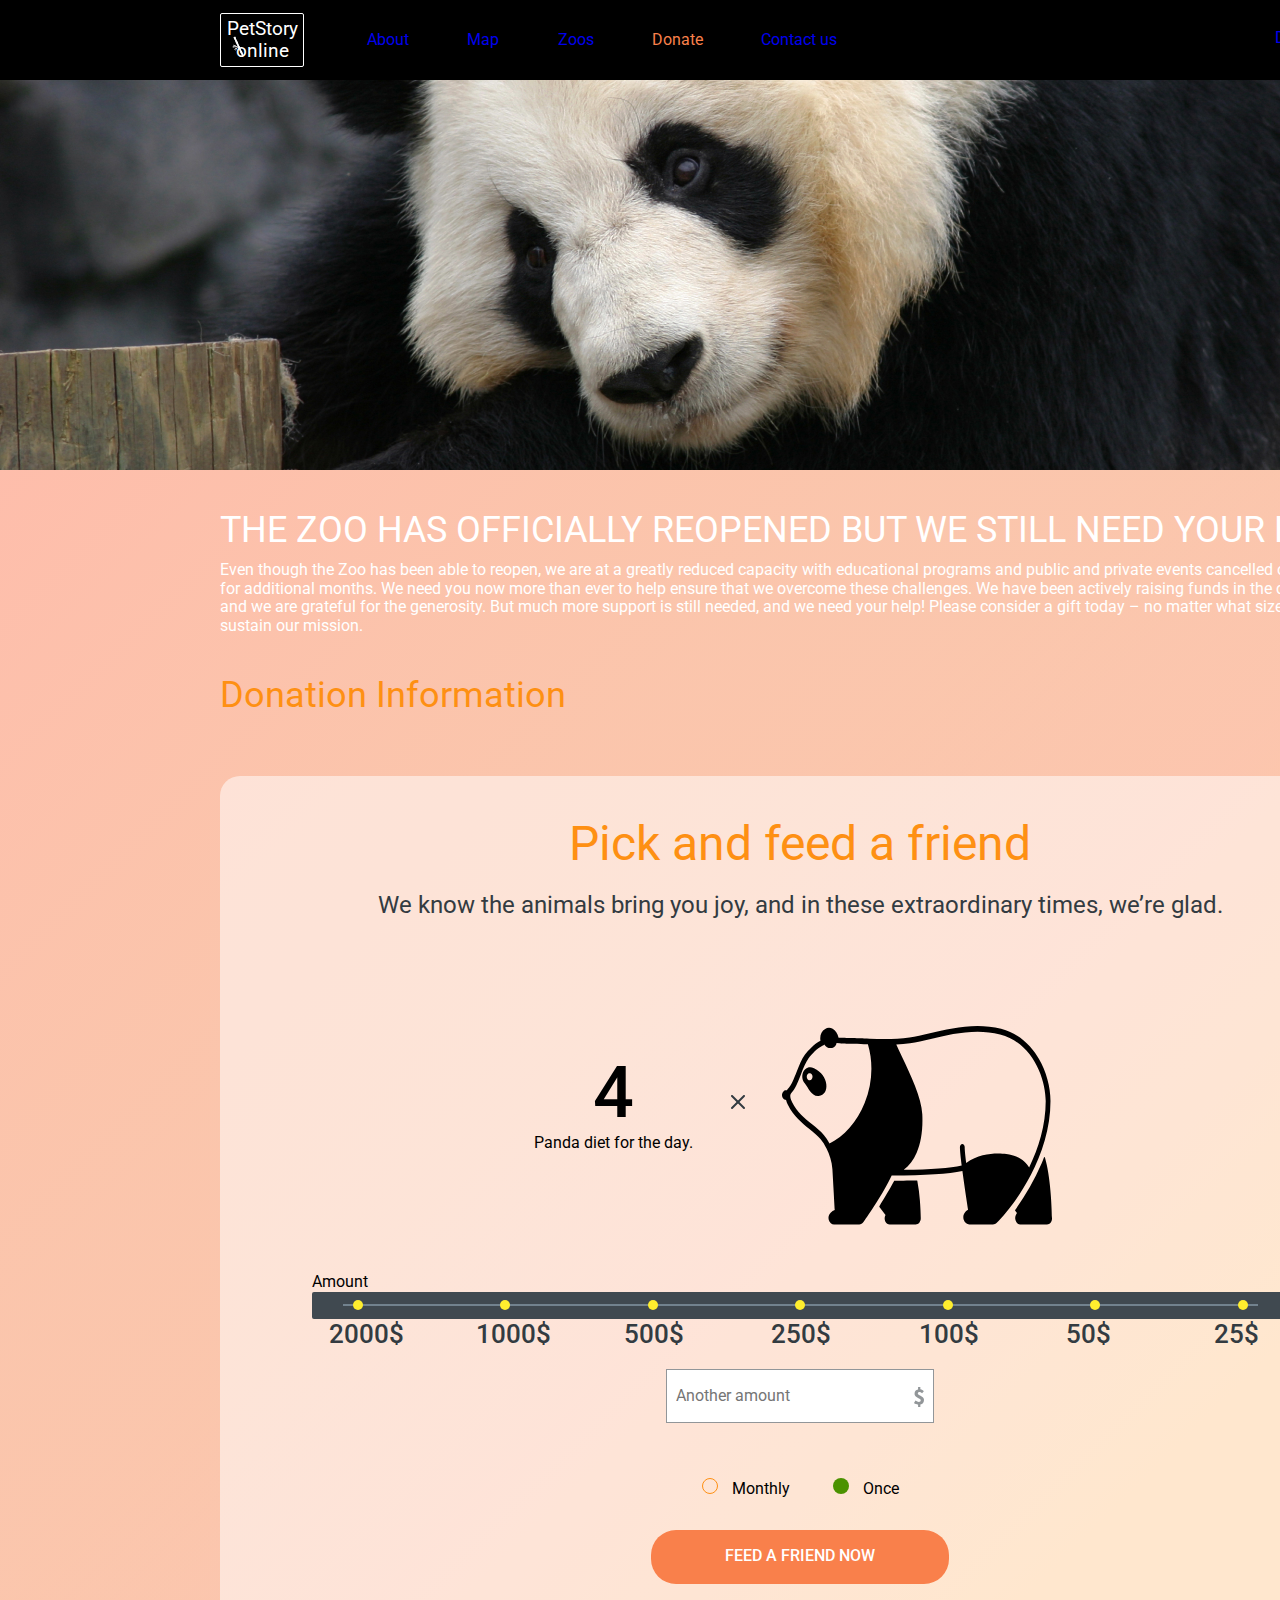
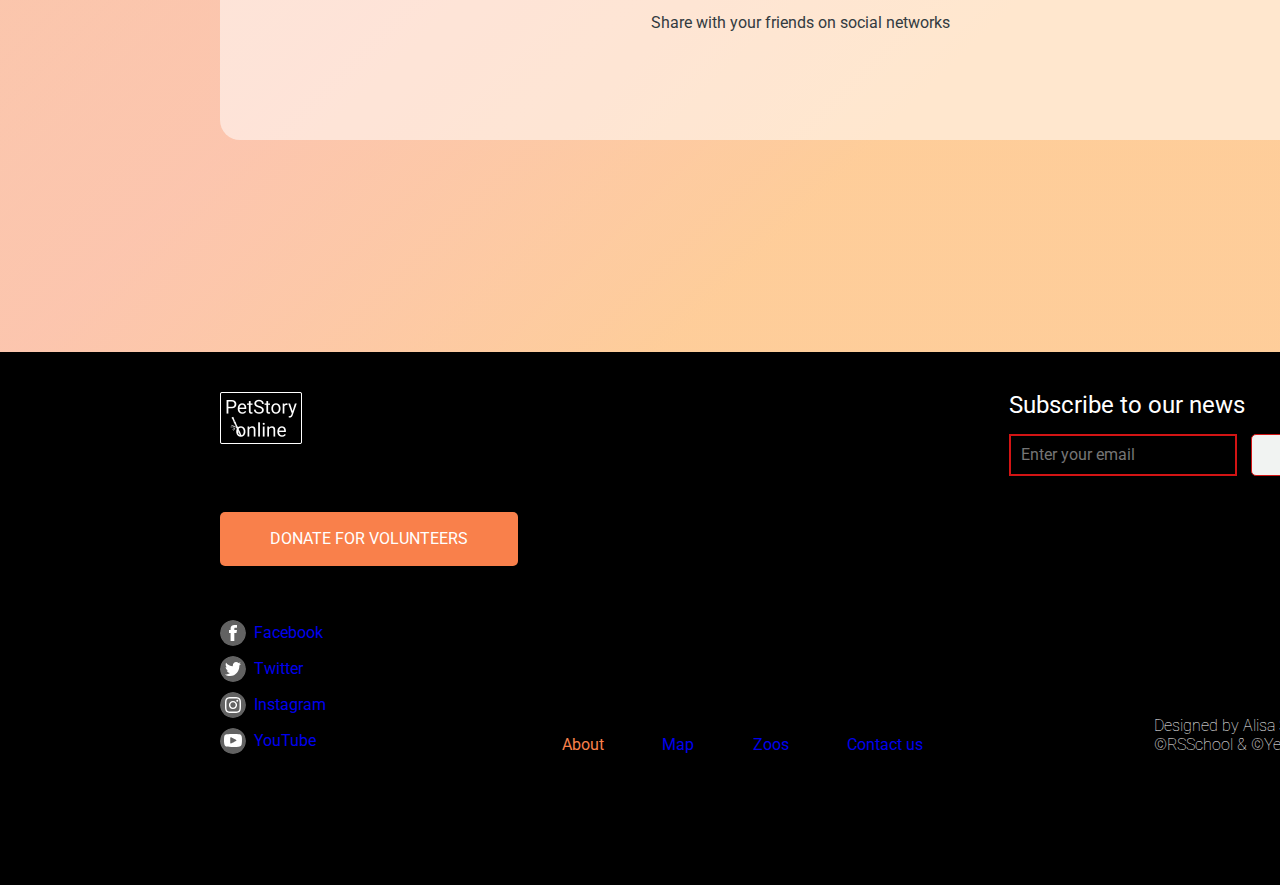
==== commit 7e416876: "feat: start adaptive layout; get rid of fixed width" ====
--- a/pages/donate/index.html
+++ b/pages/donate/index.html
@@ -41,7 +41,10 @@
             <p class="pick-and-feed-subtitle">We know the animals bring you joy, and in these extraordinary times, we’re glad.</p>
 
             <div class="number-and-animal">
-                <div class="number-of-food-days">4</div>
+                <div>
+                    <div class="number-of-food-days">4</div>
+                    <div class="number-description">Panda diet for the day.</div>
+                </div>
                 <div><img src="../../assets/icons/x_icon.svg" alt="X icon"></div>
                 <div><img src="../../assets/icons/donation-panda-icon.svg" alt="panda-icon"></div>
             </div>
@@ -49,28 +52,27 @@
             <div class="amount-title">Amount</div>
             <div class="amount-bar">
                 <div class="amount-bar-inner">
-                   <div class="yellow-dot-container"> <div class="yellow-dot"><div class="money-value">2000$</div></div></div>
-                   <div class="yellow-dot-container"> <div class="yellow-dot"><div class="money-value">1000$</div></div></div>
+                   <div  class="yellow-dot-container"> <input type="radio" name="payment" class="yellow-dot" value="2000"><div class="money-value">2000$</div></input></div>
+                   <div  class="yellow-dot-container"> <input type="radio" name="payment" class="yellow-dot" value="1000"><div class="money-value">1000$</div></input></div>
+                   <div  class="yellow-dot-container"> <input type="radio" name="payment" class="yellow-dot" value="500"><div class="money-value">500$</div></input></div>
+                   <div  class="yellow-dot-container"> <input type="radio" name="payment" class="yellow-dot" value="250"><div class="money-value">250$</div></input></div>
+                   <div  class="yellow-dot-container"> <input type="radio" name="payment" class="yellow-dot" value="100"><div class="money-value">100$</div></input></div>
+                   <div  class="yellow-dot-container"> <input type="radio" name="payment" class="yellow-dot" value="50"><div class="money-value">50$</div></input></div>
+                   <div  class="yellow-dot-container"> <input type="radio" name="payment" class="yellow-dot" value="25"><div class="money-value">25$</div></input></div>
+                   <!-- <div class="yellow-dot-container"> <div class="yellow-dot"><div class="money-value">1000$</div></div></div>
                    <div class="yellow-dot-container"> <div class="yellow-dot"><div class="money-value">500$</div></div></div>
                    <div class="yellow-dot-container"> <div class="yellow-dot"><div class="money-value">250$</div></div></div>
                    <div class="yellow-dot-container"> <div class="yellow-dot"><div class="money-value">100$</div></div></div>
                    <div class="yellow-dot-container"> <div class="yellow-dot"><div class="money-value">50$</div></div></div>
-                   <div class="yellow-dot-container"> <div class="yellow-dot"><div class="money-value">25$</div></div></div>
+                   <div class="yellow-dot-container"> <div class="yellow-dot"><div class="money-value">25$</div></div></div> -->
                 </div>
             </div>
             <div class="money-values">
-                <!-- <div class="money-value">2000$</div> -->
-                
-                <!-- <div class="money-value">500$</div>
-                <div class="money-value">250$</div>
-                <div class="money-value">100$</div>
-                <div class="money-value">50$</div>
-                <div class="money-value">25$</div> -->
             </div>
             <div class="money-input"><input type="number" class="money-input" placeholder="Another amount" max="9999"><div class="dollar-icon"><img src="../../assets/icons/dollar-sign.svg"></div></div>
             <div class="payment-type">
-                <div><input type="radio" value="monthly" name="payment-type" class="radio-input"> <label for="monthly">Monthly</label></div>
-                <div><input type="radio" value="once" name="payment-type" checked class="radio-input"> <label for="once">Once</label></div>
+                <div><input type="radio" value="monthly" id="monthly" name="payment-type" class="radio-input"> <label for="monthly">Monthly</label></div>
+                <div><input type="radio" value="once" id="once" name="payment-type" checked class="radio-input"> <label for="once">Once</label></div>
             </div>
             <button class="standard-button">FEED A FRIEND NOW</button>
             <p class="share-on-socials">Share with your friends on social networks </p>
--- a/pages/donate/style.css
+++ b/pages/donate/style.css
@@ -182,9 +182,14 @@
     margin: 0 auto 48px;
 }
 
+.number-description {
+    font-size: 16px;
+}
+
 .number-of-food-days {
     font-size: 72px;
     font-weight: 500;
+    text-align: center;
 }
 
 .amount-title {
@@ -219,6 +224,7 @@
     display: flex;
     justify-content: center;
     align-items: center;
+    position: relative;
 }
 
 .yellow-dot {
@@ -226,7 +232,14 @@
     border-radius: 50%;
     width: 10px;
     height: 10px;
-    position: relative;
+}
+
+input[type="radio"] {
+    cursor: pointer;
+}
+
+input[type="radio"]:checked.yellow-dot{
+    background-color: #E47209;
 }
 
 .yellow-dot-container:hover > .yellow-dot{
@@ -248,8 +261,8 @@
     font-size: 26px;
     font-weight: 500;
     position: absolute;
-    top: 22px;
-    left: -22px;
+    top: 30px;
+    left: -14px;
 }
 
 .money-input {
@@ -307,6 +320,10 @@
     border: none;
 }
 
+label[for="monthly"], label[for="once"] {
+    cursor: pointer;
+}
+
 .share-on-socials {
     font-size: 16px;
     color: #333B41;
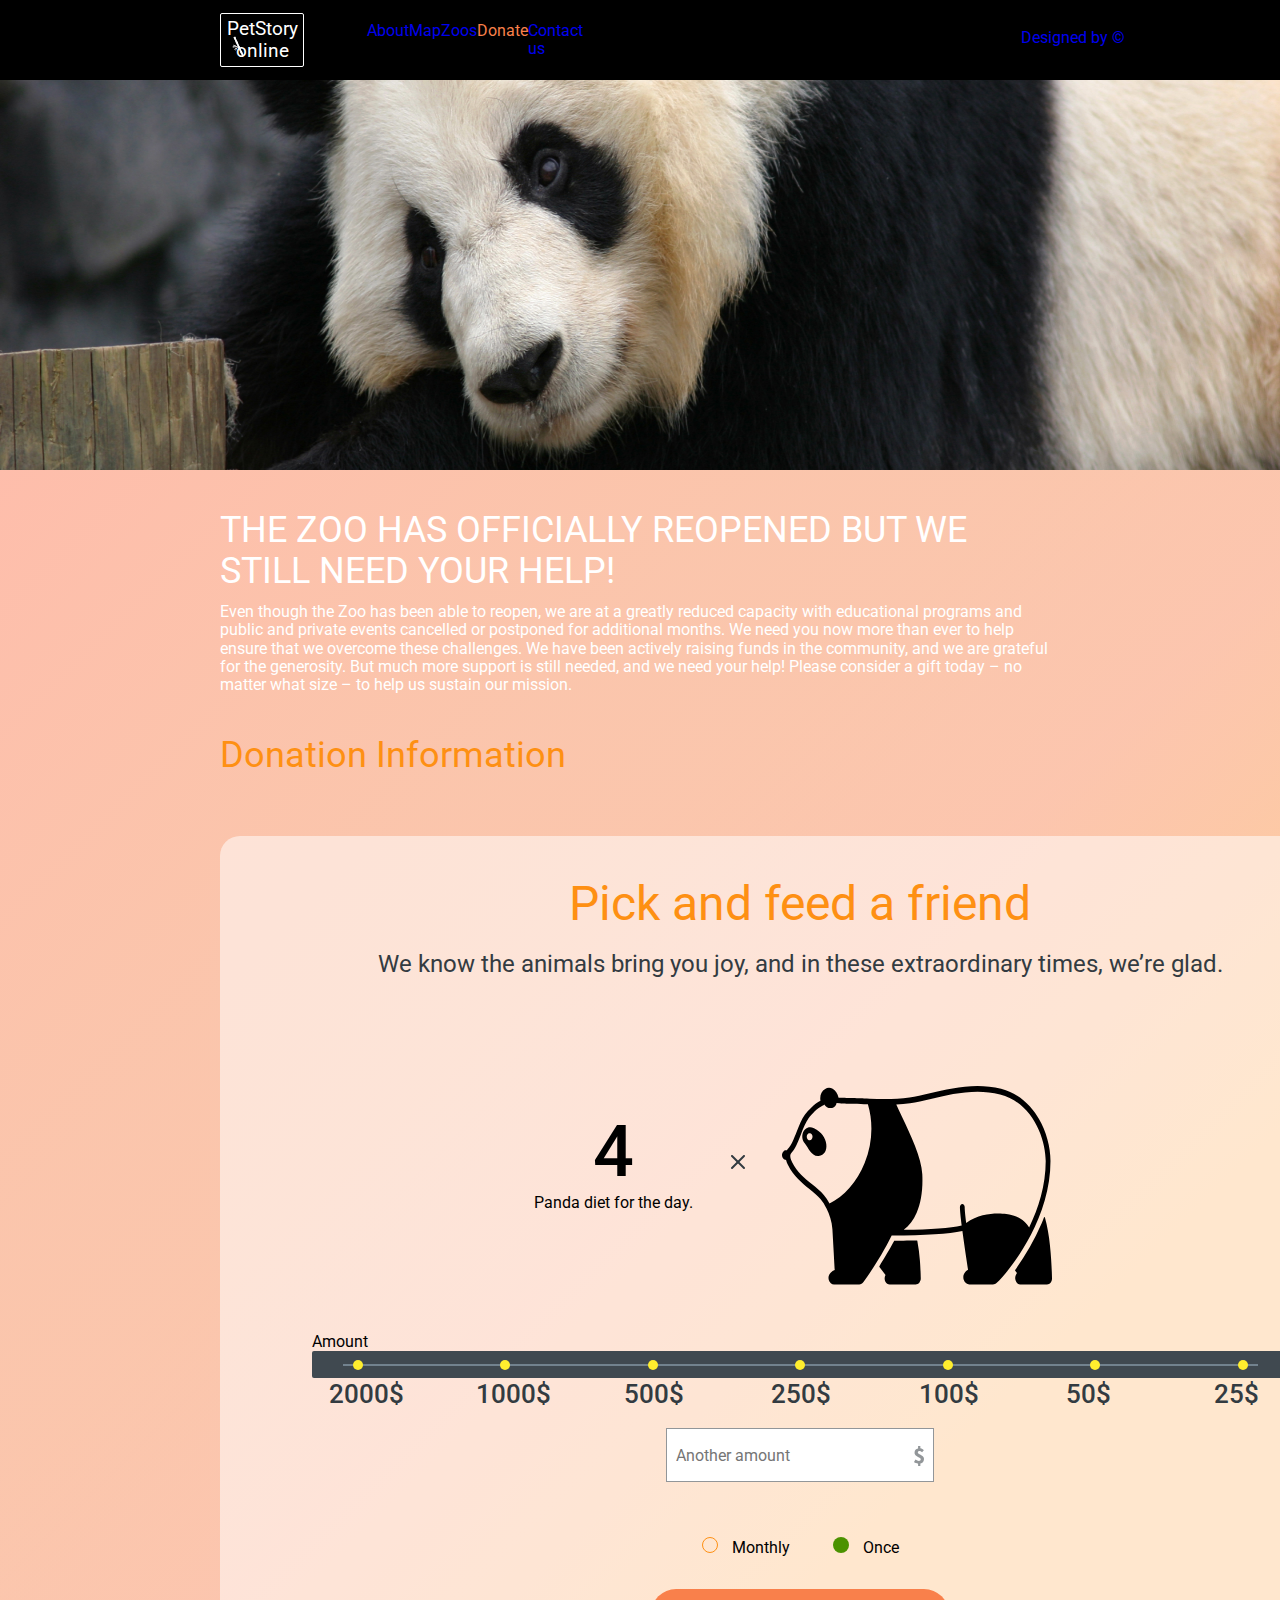
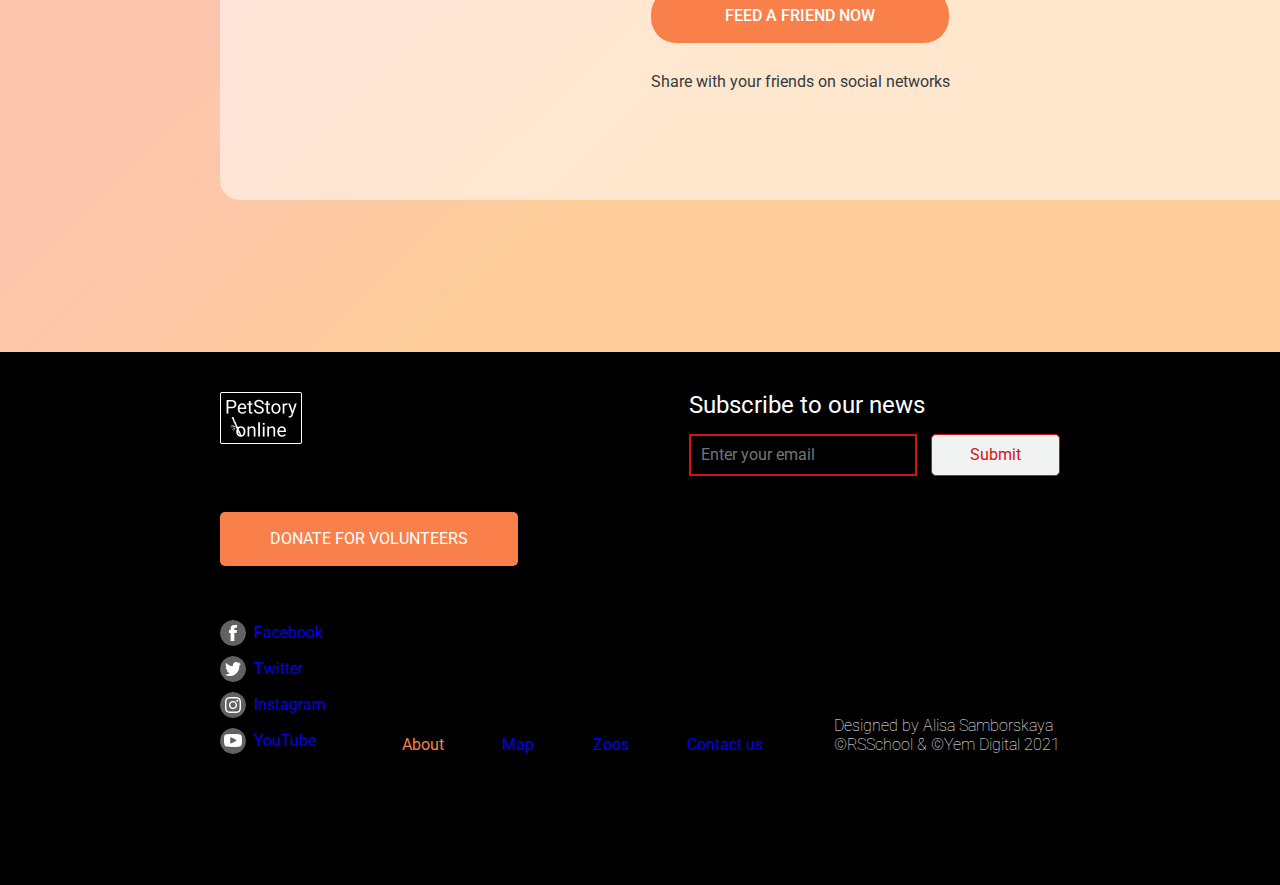
==== commit 634f6063: "fix: changa panda panel width" ====
--- a/pages/donate/index.html
+++ b/pages/donate/index.html
@@ -59,12 +59,7 @@
                    <div  class="yellow-dot-container"> <input type="radio" name="payment" class="yellow-dot" value="100"><div class="money-value">100$</div></input></div>
                    <div  class="yellow-dot-container"> <input type="radio" name="payment" class="yellow-dot" value="50"><div class="money-value">50$</div></input></div>
                    <div  class="yellow-dot-container"> <input type="radio" name="payment" class="yellow-dot" value="25"><div class="money-value">25$</div></input></div>
-                   <!-- <div class="yellow-dot-container"> <div class="yellow-dot"><div class="money-value">1000$</div></div></div>
-                   <div class="yellow-dot-container"> <div class="yellow-dot"><div class="money-value">500$</div></div></div>
-                   <div class="yellow-dot-container"> <div class="yellow-dot"><div class="money-value">250$</div></div></div>
-                   <div class="yellow-dot-container"> <div class="yellow-dot"><div class="money-value">100$</div></div></div>
-                   <div class="yellow-dot-container"> <div class="yellow-dot"><div class="money-value">50$</div></div></div>
-                   <div class="yellow-dot-container"> <div class="yellow-dot"><div class="money-value">25$</div></div></div> -->
+                  
                 </div>
             </div>
             <div class="money-values">
--- a/pages/donate/style.css
+++ b/pages/donate/style.css
@@ -1,293 +1,315 @@
-@import url('https://fonts.googleapis.com/css2?family=Roboto:wght@100;300;400;500&display=swap');
+@import url("https://fonts.googleapis.com/css2?family=Roboto:wght@100;300;400;500&display=swap");
 
 body {
-    width: 1600px;
-    font-family: Roboto;
-}
-h1,h2,h3,h4,p {
-    margin: 0;
+  width: 100%;
+  font-family: Roboto;
+}
+h1,
+h2,
+h3,
+h4,
+p {
+  margin: 0;
 }
 
 img {
-    display: block;
+  display: block;
 }
 
 a {
-    text-decoration: none;
+  text-decoration: none;
 }
 a:visited {
-    text-decoration: none;
-    color: white;
+  text-decoration: none;
+  color: white;
 }
 a:hover {
-    text-decoration: none;
-    color: #F9804B;
+  text-decoration: none;
+  color: #f9804b;
 }
 a:active {
-    text-decoration: none;
-    color:#F9804B;
+  text-decoration: none;
+  color: #f9804b;
 }
 
 .standard-button {
-    cursor: pointer;
-    background-color: #F9804B;
-    border: none;
-    border-radius: 25px;
-    color: white;
-    font-size: 16px;
-    font-weight: 500;
-    width: 298px;
-    height: 54px;
+  cursor: pointer;
+  background-color: #f9804b;
+  border: none;
+  border-radius: 25px;
+  color: white;
+  font-size: 16px;
+  font-weight: 500;
+  width: 298px;
+  height: 54px;
 }
 
 .standard-button:hover {
-    background-color: #E47209;
+  background-color: #e47209;
 }
 
 .standard-button:active {
-    background-color: #4B9200;
-}
-
-.highlighted > a{
-    color: #F9804B;
+  background-color: #4b9200;
+}
+
+.highlighted > a {
+  color: #f9804b;
 }
 
 ul {
-    display: block;
-    list-style-type: none;
-    margin-block-start: 0;
-    margin-block-end: 0;
-    margin-inline-start: 0px;
-    margin-inline-end: 0px;
-    padding-inline-start: 0;
-}
-
+  display: block;
+  list-style-type: none;
+  margin-block-start: 0;
+  margin-block-end: 0;
+  margin-inline-start: 0px;
+  margin-inline-end: 0px;
+  padding-inline-start: 0;
+}
 
 header {
-    background-color: black;
-    padding: 0 220px;
-    display: flex;
-    justify-content: space-between;
-    align-items: center;
-    color: white;
-    height: 80px;
-
+  background-color: black;
+  padding: 0 220px;
+  display: flex;
+  justify-content: space-between;
+  align-items: center;
+  color: white;
+  height: 80px;
 }
 
 .logo {
-    width: 82px;
-    height: 52px;
-    border-radius: 2px;
-    border: 1px solid white;
-    color: white;
-    display: flex;
-    align-items: center;
-    text-align: center;
-    position: relative;
+  width: 82px;
+  height: 52px;
+  border-radius: 2px;
+  border: 1px solid white;
+  color: white;
+  display: flex;
+  align-items: center;
+  text-align: center;
+  position: relative;
 }
 .logo > h1 {
-    font-weight: 400;
-    font-size: 19px;
+  font-weight: 400;
+  font-size: 19px;
 }
 
 .bamboo-icon {
-    position: absolute;
-    left: 11px;
-    top: 22px;
+  position: absolute;
+  left: 11px;
+  top: 22px;
 }
 
 .nav-header {
-    margin-left: 63px;
-    color: white;
-    width: 100%;
+  margin-left: 63px;
+  color: white;
+  width: 100%;
 }
 
 .header-nav-list {
-    display: flex;
-    justify-content: space-between;
+  display: flex;
+  justify-content: space-between;
 }
 
 .copyright {
-    margin-left: 438px;
-    width: 105px;
-    height: 22px;
+  margin-left: 438px;
+  width: 105px;
+  height: 22px;
 }
 
 .panda-panel {
-    height: 390px;
-    width: 1600px;
+  height: 390px;
+  width: 100%;
+  background-image: url(../../assets/images/giant-panda.jpg);
+  background-size: cover;
+  background-repeat: no-repeat;
+  background-position-y: center;
 }
 
 main {
-    height: 1482px;
-    background: linear-gradient(315.75deg, rgba(254, 210, 144, 0.7) 30.06%, #FEBDAB 100.95%, rgba(254, 210, 144, 0.7) 106.36%), linear-gradient(315.75deg, rgba(254, 189, 171, 0.74) 30.06%, rgba(243, 169, 248, 0.66) 50.74%, #E0D8F0 80.49%, #EAF7FE 127.9%, #EAF7FE 149.54%), linear-gradient(315.75deg, rgba(254, 189, 171, 0.74) 30.06%, rgba(243, 169, 248, 0.66) 50.74%, #E0D8F0 80.49%, #EAF7FE 127.9%, #EAF7FE 149.54%);;
-    padding: 40px 220px 180px 220px;
-    box-sizing: border-box;
+  height: 1482px;
+  background: linear-gradient(
+      315.75deg,
+      rgba(254, 210, 144, 0.7) 30.06%,
+      #febdab 100.95%,
+      rgba(254, 210, 144, 0.7) 106.36%
+    ),
+    linear-gradient(
+      315.75deg,
+      rgba(254, 189, 171, 0.74) 30.06%,
+      rgba(243, 169, 248, 0.66) 50.74%,
+      #e0d8f0 80.49%,
+      #eaf7fe 127.9%,
+      #eaf7fe 149.54%
+    ),
+    linear-gradient(
+      315.75deg,
+      rgba(254, 189, 171, 0.74) 30.06%,
+      rgba(243, 169, 248, 0.66) 50.74%,
+      #e0d8f0 80.49%,
+      #eaf7fe 127.9%,
+      #eaf7fe 149.54%
+    );
+  padding: 40px 220px 180px 220px;
+  box-sizing: border-box;
 }
 
 .title {
-    color: white;
-    font-size: 36px;
-    font-weight: 400;
-    margin-bottom: 10px;
+  color: white;
+  font-size: 36px;
+  font-weight: 400;
+  margin-bottom: 10px;
 }
 
 .description-small {
-    color: white;
-    font-size: 16px;
-    margin-bottom: 40px;
+  color: white;
+  font-size: 16px;
+  margin-bottom: 40px;
 }
 
 .title-donation {
-    color: #FE9013;
-    font-size: 36px;
-    font-weight: 400;
-    margin-bottom: 60px;
-}
-
+  color: #fe9013;
+  font-size: 36px;
+  font-weight: 400;
+  margin-bottom: 60px;
+}
 
 .central-container {
-    width: 1160px;
-    height: 964px;
-    padding: 40px 92px 62px;
-    background: rgba(255, 255, 255, 0.52);
-    border-radius: 20px;
-    box-sizing: border-box;
-    display: flex;
-    flex-direction: column;
-    align-items: center;
+  width: 1160px;
+  height: 964px;
+  padding: 40px 92px 62px;
+  background: rgba(255, 255, 255, 0.52);
+  border-radius: 20px;
+  box-sizing: border-box;
+  display: flex;
+  flex-direction: column;
+  align-items: center;
 }
 
 .pick-and-feed-title {
-    font-size: 48px;
-    color: #FE9013;
-    font-weight: 400;
-    width: fit-content;
-    margin: 0 auto 20px;
+  font-size: 48px;
+  color: #fe9013;
+  font-weight: 400;
+  width: fit-content;
+  margin: 0 auto 20px;
 }
 
 .pick-and-feed-subtitle {
-    color: #333B41;
-    font-size: 24px;
-    font-weight: 400;
-    margin-bottom: 60px;
+  color: #333b41;
+  font-size: 24px;
+  font-weight: 400;
+  margin-bottom: 60px;
 }
 
 .number-and-animal {
-    width: 532px;
-    height: 246px;
-    display: flex;
-    justify-content: space-between;
-    align-items: center;
-    margin: 0 auto 48px;
+  width: 532px;
+  height: 246px;
+  display: flex;
+  justify-content: space-between;
+  align-items: center;
+  margin: 0 auto 48px;
 }
 
 .number-description {
-    font-size: 16px;
+  font-size: 16px;
 }
 
 .number-of-food-days {
-    font-size: 72px;
-    font-weight: 500;
-    text-align: center;
+  font-size: 72px;
+  font-weight: 500;
+  text-align: center;
 }
 
 .amount-title {
-    width: 100%;
+  width: 100%;
 }
 .amount-bar {
-    width: 976px;
-    height: 27px;
-    background-color: #404950;
-    border-radius: 2px;
-    display: flex;
-    justify-content: center;
-    align-items: center;
+  width: 976px;
+  height: 27px;
+  background-color: #404950;
+  border-radius: 2px;
+  display: flex;
+  justify-content: center;
+  align-items: center;
 }
 
 .amount-bar-inner {
-    width: 915px;
-    height: 2px;
-    background-color: #72828E;
-    overflow: visible;
-    display: flex;
-    justify-content: space-between;
-    align-items: center;
-
-}
-
+  width: 915px;
+  height: 2px;
+  background-color: #72828e;
+  overflow: visible;
+  display: flex;
+  justify-content: space-between;
+  align-items: center;
+}
 
 .yellow-dot-container {
-    width: 30px;
-    height: 30px;
-    cursor: pointer;
-    display: flex;
-    justify-content: center;
-    align-items: center;
-    position: relative;
+  width: 30px;
+  height: 30px;
+  cursor: pointer;
+  display: flex;
+  justify-content: center;
+  align-items: center;
+  position: relative;
 }
 
 .yellow-dot {
-    background-color: #FFEE2E;
-    border-radius: 50%;
-    width: 10px;
-    height: 10px;
+  background-color: #ffee2e;
+  border-radius: 50%;
+  width: 10px;
+  height: 10px;
 }
 
 input[type="radio"] {
-    cursor: pointer;
-}
-
-input[type="radio"]:checked.yellow-dot{
-    background-color: #E47209;
-}
-
-.yellow-dot-container:hover > .yellow-dot{
-    background-color: #FE9013;
+  cursor: pointer;
+}
+
+input[type="radio"]:checked.yellow-dot {
+  background-color: #e47209;
+}
+
+.yellow-dot-container:hover > .yellow-dot {
+  background-color: #fe9013;
 }
 
 .yellow-dot-container:hover > .yellow-dot > .money-value {
-    color: #FE9013;
+  color: #fe9013;
 }
 
 .money-values {
-    width: 100%;
-    display: flex;
-    justify-content: space-between;
+  width: 100%;
+  display: flex;
+  justify-content: space-between;
 }
 
 .money-value {
-    color: #333B41;
-    font-size: 26px;
-    font-weight: 500;
-    position: absolute;
-    top: 30px;
-    left: -14px;
+  color: #333b41;
+  font-size: 26px;
+  font-weight: 500;
+  position: absolute;
+  top: 30px;
+  left: -14px;
 }
 
 .money-input {
-    width: 268px;
-    height: 54px;
-    font-size: 16px;
-    box-sizing: border-box;
-    margin: 50px auto 25px;
-    position: relative;
-
+  width: 268px;
+  height: 54px;
+  font-size: 16px;
+  box-sizing: border-box;
+  margin: 50px auto 25px;
+  position: relative;
 }
 
 .money-input > input {
-    padding: 16px 9px;
-    margin: 0;
-    border: 1px solid #929699;
+  padding: 16px 9px;
+  margin: 0;
+  border: 1px solid #929699;
 }
 .dollar-icon {
-    position: absolute;
-    width: 10px;
-    height: 20px;
-    right: 10px;
-    top: 18px;
-}
-
+  position: absolute;
+  width: 10px;
+  height: 20px;
+  right: 10px;
+  top: 18px;
+}
 
 input::-webkit-outer-spin-button,
 input::-webkit-inner-spin-button {
@@ -296,185 +318,183 @@
 }
 
 .payment-type {
-    width: 197px;
-    height: 22px;
-    display: flex;
-    justify-content: space-between;
-    margin: 30px auto;
+  width: 197px;
+  height: 22px;
+  display: flex;
+  justify-content: space-between;
+  margin: 30px auto;
 }
 
 input {
-    appearance: none;
+  appearance: none;
 }
 
 .radio-input {
-    width: 16px;
-    height: 16px;
-    border: 1px solid #FE9013;
-    border-radius: 50%;
-    margin-right: 10px;
+  width: 16px;
+  height: 16px;
+  border: 1px solid #fe9013;
+  border-radius: 50%;
+  margin-right: 10px;
 }
 
 .radio-input:checked {
-    background-color: #4B9200;
-    border: none;
-}
-
-label[for="monthly"], label[for="once"] {
-    cursor: pointer;
+  background-color: #4b9200;
+  border: none;
+}
+
+label[for="monthly"],
+label[for="once"] {
+  cursor: pointer;
 }
 
 .share-on-socials {
-    font-size: 16px;
-    color: #333B41;
-    margin-top: 30px;
+  font-size: 16px;
+  color: #333b41;
+  margin-top: 30px;
 }
 
 .rectangular-button {
-    width: 298px;
-    height: 54px;
-    border-radius: 5px;
-    border: none;
-    background-color: #F9804B;
-    color: white;
-    font-size: 16px;
+  width: 298px;
+  height: 54px;
+  border-radius: 5px;
+  border: none;
+  background-color: #f9804b;
+  color: white;
+  font-size: 16px;
 }
 .rectangular-button:hover {
-    background-color: #E47209;
+  background-color: #e47209;
 }
 .rectangular-button:active {
-    background-color: #4B9200;
-}
-
+  background-color: #4b9200;
+}
 
 .footer-nav-list {
-    display: flex;
-    justify-content: space-between;
-}
-
+  display: flex;
+  justify-content: space-between;
+}
 
 footer {
-    height: 443px;
-    padding: 40px 220px 50px 220px;
-    background-color: black;
+  height: 443px;
+  padding: 40px 220px 50px 220px;
+  background-color: black;
 }
 
 .footer-upper-part {
-    display: flex;
-    justify-content: space-between;
-    margin-bottom: 44px;
+  display: flex;
+  justify-content: space-between;
+  margin-bottom: 44px;
 }
 
 .logo-and-button {
-    display: flex;
-    flex-direction: column;
+  display: flex;
+  flex-direction: column;
 }
 
 .subscribe-subtitle {
-    color: white;
-    font-size: 24px;
-    margin-bottom: 14px;
+  color: white;
+  font-size: 24px;
+  margin-bottom: 14px;
 }
 
 .subscribe-input:valid {
-    width: 228px;
-    height: 42px;
-    background-color: black;
-    border: 2px solid #F9804B;
-    margin-right: 10px;
-    font-size: 16px;
-    padding: 10px;
-    box-sizing: border-box;
-    color: white;
+  width: 228px;
+  height: 42px;
+  background-color: black;
+  border: 2px solid #f9804b;
+  margin-right: 10px;
+  font-size: 16px;
+  padding: 10px;
+  box-sizing: border-box;
+  color: white;
 }
 .subscribe-input:invalid {
-    width: 228px;
-    height: 42px;
-    background-color: black;
-    margin-right: 10px;
-    font-size: 16px;
-    padding: 10px;
-    box-sizing: border-box;
-    border: 2px solid #D31414;  
-    color: white;
+  width: 228px;
+  height: 42px;
+  background-color: black;
+  margin-right: 10px;
+  font-size: 16px;
+  padding: 10px;
+  box-sizing: border-box;
+  border: 2px solid #d31414;
+  color: white;
 }
 
 .subscribe-input:invalid + .subscribe-button {
-    color: #D31414;
-    border: 1px solid #D31414;
+  color: #d31414;
+  border: 1px solid #d31414;
 }
 
 .subscribe-button {
-    width: 129px;
-    height: 42px;
-    color: #333B41;
-    font-size: 16px;
-    border-radius: 5px;
-    border: 1px solid #333B41;
-    background-color: #F1F3F2;
-    cursor: pointer;
-}
-
+  width: 129px;
+  height: 42px;
+  color: #333b41;
+  font-size: 16px;
+  border-radius: 5px;
+  border: 1px solid #333b41;
+  background-color: #f1f3f2;
+  cursor: pointer;
+}
 
 .footer-lower-part {
-    display: flex;
-    justify-content: space-between;
-    align-items: flex-end;
+  display: flex;
+  justify-content: space-between;
+  align-items: flex-end;
 }
 
 .socials {
-    display: flex;
-    flex-direction: column;
+  display: flex;
+  flex-direction: column;
 }
 .social-icon {
-    width: 26px;
-    height: 26px;
-    display: inline;
-    border-radius: 50%;
+  width: 26px;
+  height: 26px;
+  display: inline;
+  border-radius: 50%;
 }
 .social-icon:hover {
-    background-color: #4B9200;
+  background-color: #4b9200;
 }
 
 .socials-icon-name-container {
-    display: flex;
-    width: 111px;
-    color: white;
-    font-size: 16px;
-    margin-top: 10px;
-    align-items: center;
+  display: flex;
+  width: 111px;
+  color: white;
+  font-size: 16px;
+  margin-top: 10px;
+  align-items: center;
 }
 .socials-link-container {
-    display: flex;
-    align-items: center;
+  display: flex;
+  align-items: center;
 }
 .socials-link-container:hover {
-    color: #4B9200;
+  color: #4b9200;
 }
 
 .social-name {
-    display: inline;
-    margin-left: 8px;
+  display: inline;
+  margin-left: 8px;
 }
 
 .nav-footer {
-    width: 362px;
-    color:white;
+  width: 362px;
+  color: white;
 }
 
 .designed-by {
-    color: white;
-    font-weight: 100;
-    font-size: 16px;
+  color: white;
+  font-weight: 100;
+  font-size: 16px;
 }
 
 .logo-footer {
-    width: 82px;
-    height: 52px;
-    margin-bottom: 68px;
+  width: 82px;
+  height: 52px;
+  margin-bottom: 68px;
 }
 
 .logo-footer img {
-    width: 82px;
-    height: 52px;
-}+  width: 82px;
+  height: 52px;
+}
